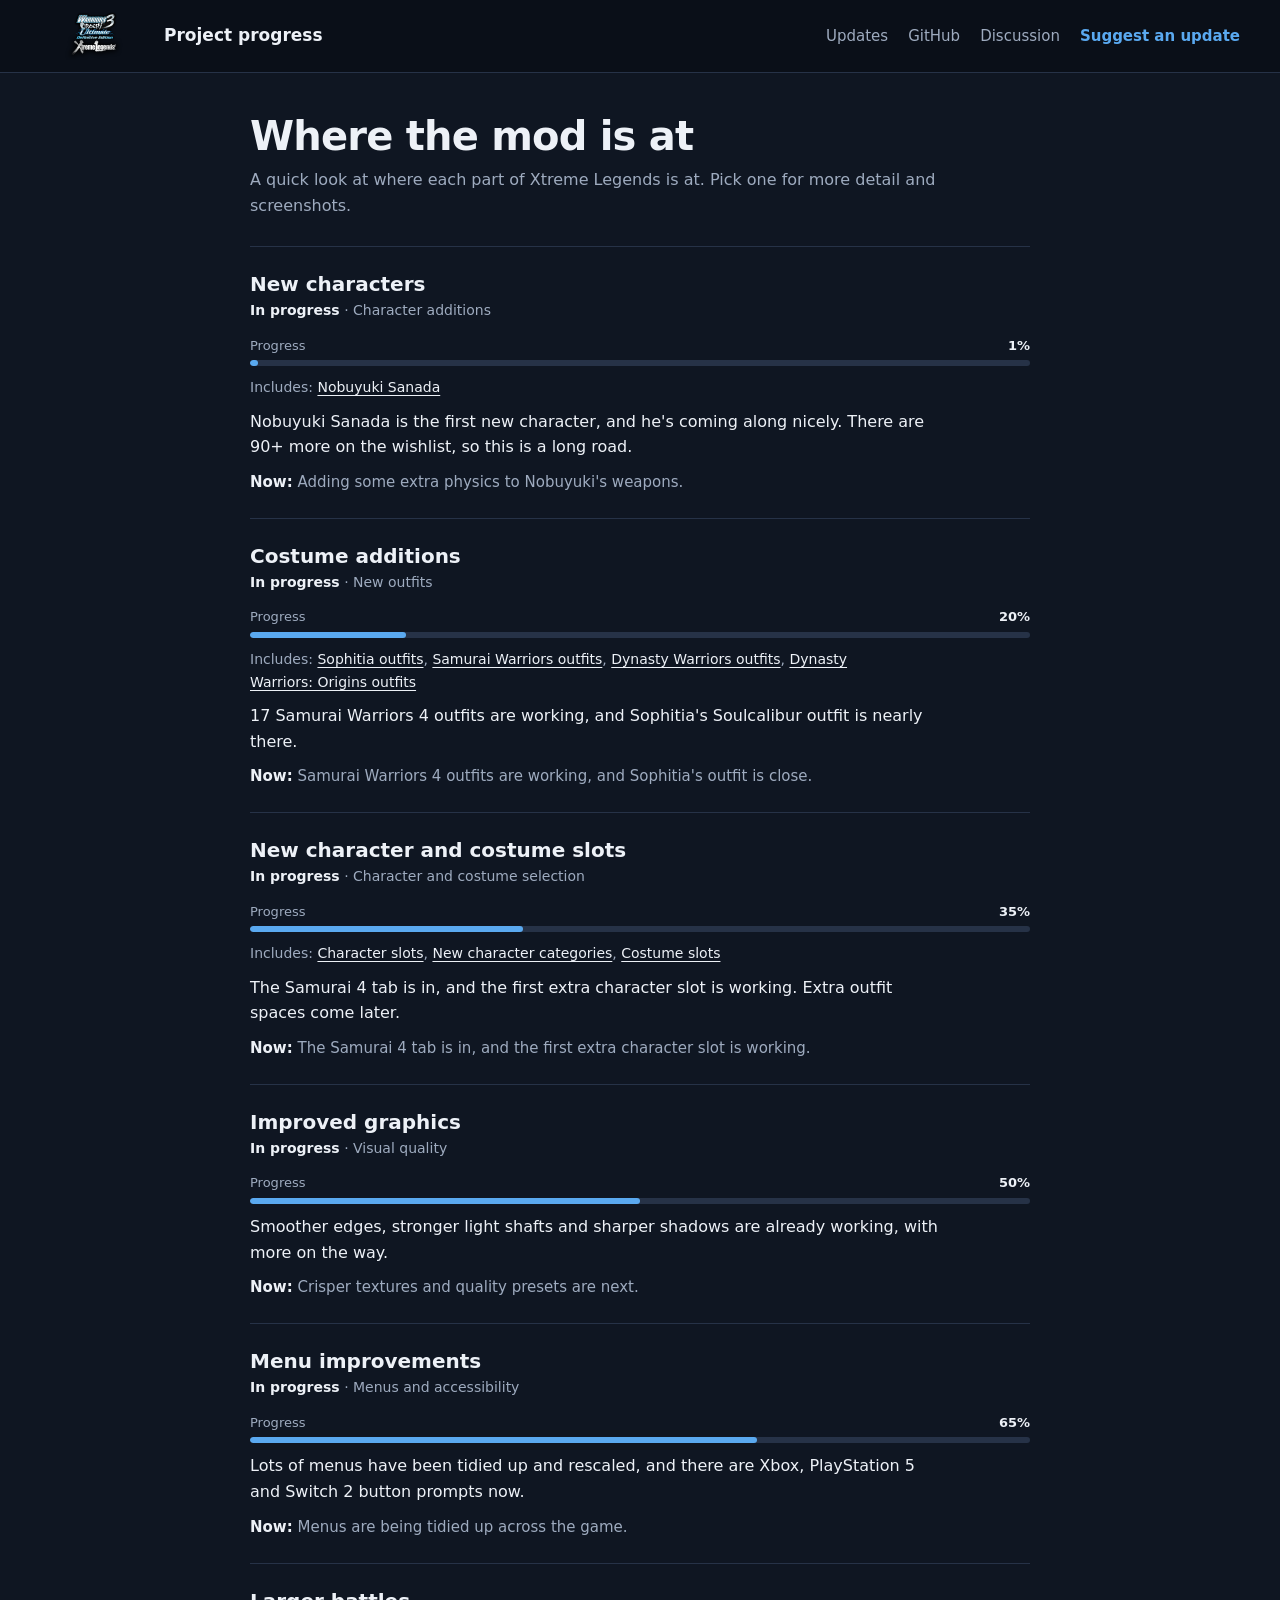
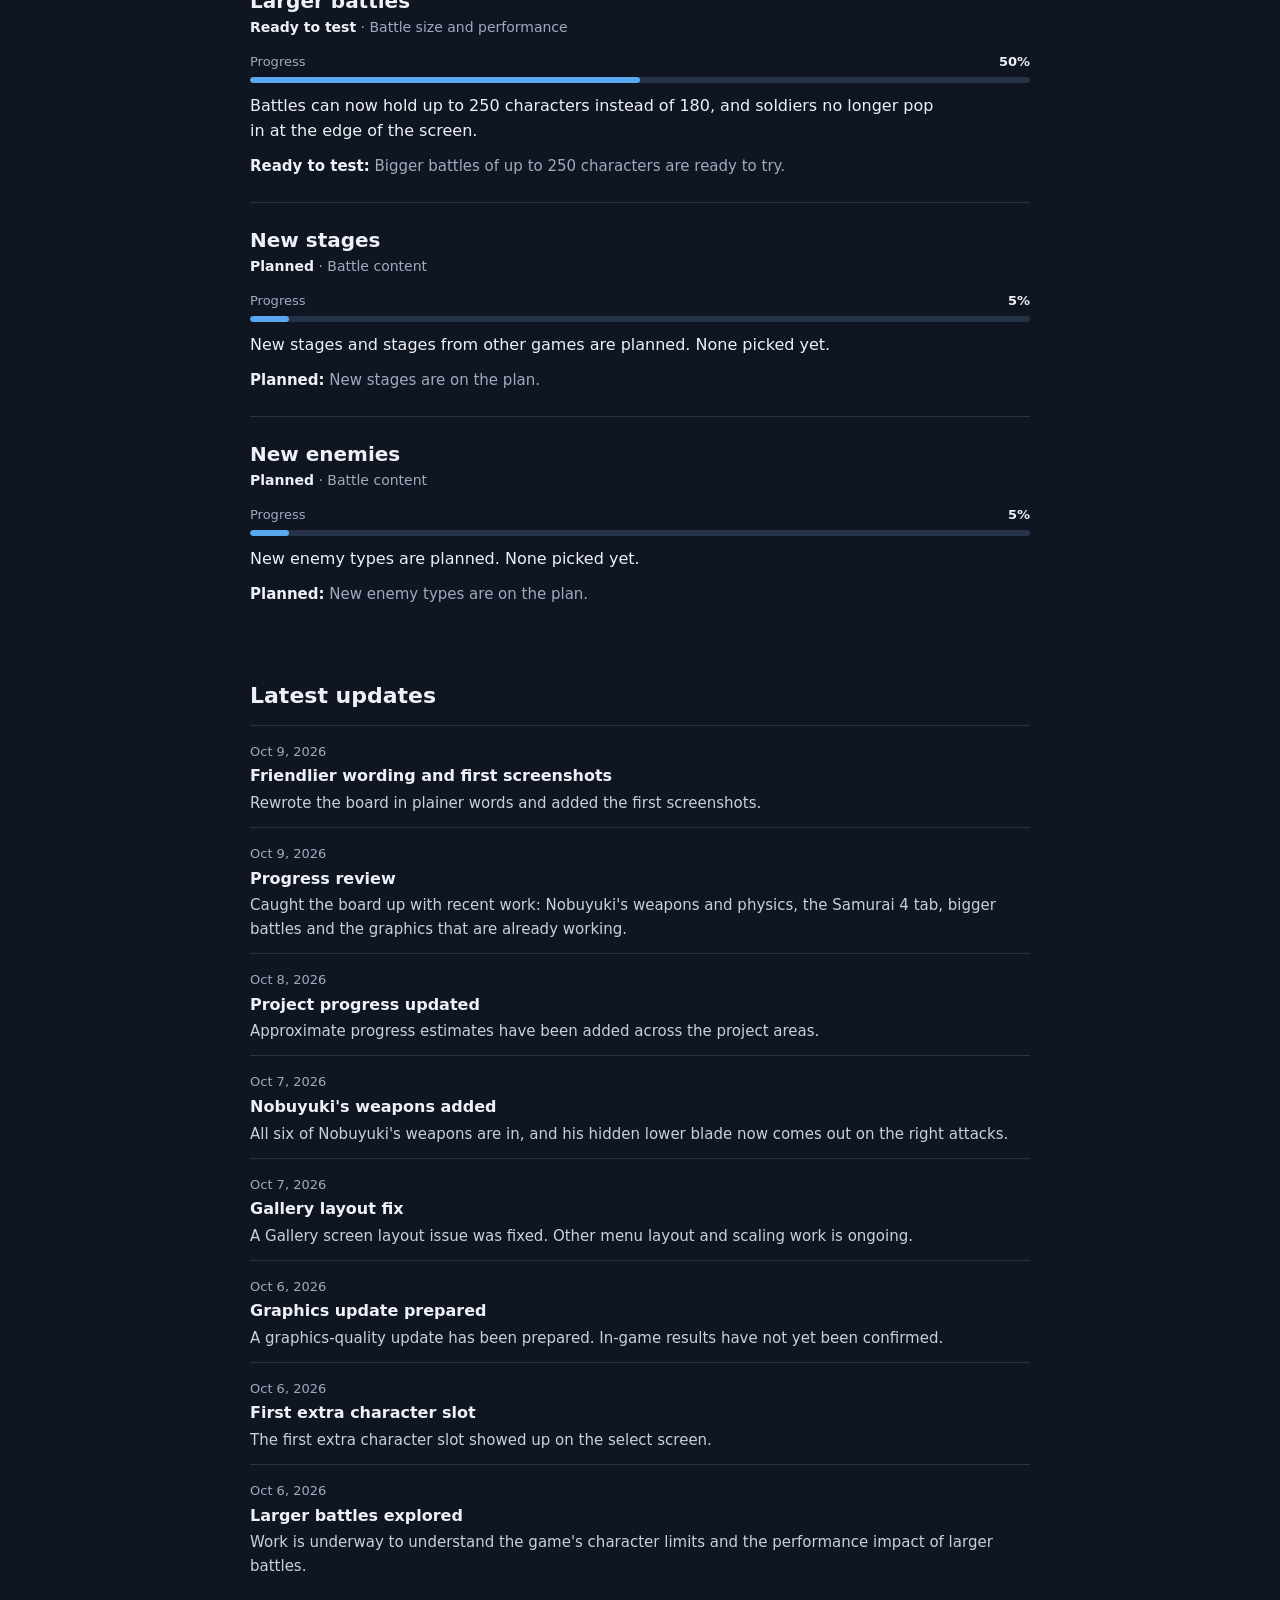
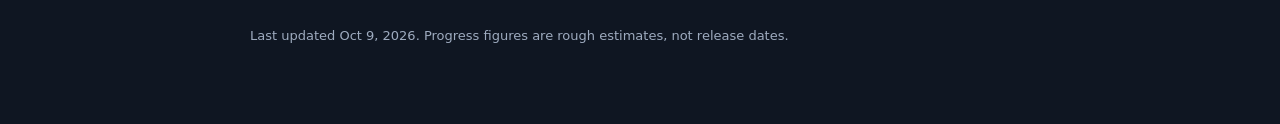
==== site/index.html @ a7b1b2b1 "Simpler tracker layout" ====
<!doctype html>
<html lang="en">
<head>
  <meta charset="utf-8">
  <meta name="viewport" content="width=device-width, initial-scale=1">
  <meta name="theme-color" content="#091427">
  <meta name="description" content="Follow progress on the Warriors Orochi 3 Ultimate Xtreme Legends mod.">
  <title>WO3U Xtreme Legends — Project progress</title>
  <link rel="stylesheet" href="map.css">
</head>
<body>
  <header class="masthead">
    <a class="masthead-brand" href="index.html">
      <img src="assets/wo3u-xl-logo.png" alt="Warriors Orochi 3 Ultimate Xtreme Legends">
      <span class="masthead-title">Project progress</span>
    </a>
    <nav class="masthead-nav" aria-label="Site">
      <a href="#updates">Updates</a>
      <a href="https://github.com/ashimpure/WO3UDEXL">GitHub</a>
      <a href="https://discord.com/channels/606031682708963328/1555967493070393426">Discussion</a>
      <a class="suggest" href="https://github.com/ashimpure/WO3UDEXL/issues/new?template=tracker-update.yml">Suggest an update</a>
    </nav>
  </header>

  <main class="page">
    <section class="map-head" aria-labelledby="title">
      <div>
        <h1 id="title">Where the mod is at</h1>
        <p>A quick look at where each part of Xtreme Legends is at. Pick one for more detail and screenshots.</p>
      </div>
      </section>

    <ol id="lines" class="lines" aria-live="polite"></ol>

    <section id="updates" class="notes" aria-labelledby="updates-title">
      <h2 id="updates-title">Latest updates</h2>
      <ol id="timeline"></ol>
    </section>

    <p class="fine" id="as-of">Progress figures are rough estimates, not release dates.</p>
  </main>

  <script src="map.js"></script>
  <script>
    const lines = document.querySelector("#lines");

    function renderLine(stream, index) {
      const color = lineColor(index);
      const row = el("li", "line");
      row.style.setProperty("--c", color);

      const name = el("div", "line-name");
            const text = el("div");
      const h2 = el("h2");
      const link = el("a", "", stream.title);
      link.href = `project.html?id=${encodeURIComponent(stream.id)}`;
      h2.append(link);
      const meta = el("p", "line-meta");
      meta.append(el("span", "status", STATE_LABELS[stream.state]), document.createTextNode(` · ${stream.area}`));
      text.append(h2, meta);
      name.append(text);

      const body = el("div", "line-body");
      body.append(makeStrip(stream, color, stream.substreams || []), el("p", "", stream.summary), makeNow(stream, "now"));
      row.append(name, body);
      return row;
    }

    loadTracker()
      .then((data) => {
        data.streams.forEach((stream, i) => lines.append(renderLine(stream, i)));
        const timeline = document.querySelector("#timeline");
        [...data.updates].sort((a, b) => b.date.localeCompare(a.date)).forEach((update) => {
          const li = el("li");
          const time = el("time", "", formatDate(update.date));
          time.dateTime = update.date;
          const detail = el("div");
          detail.append(el("strong", "", update.title), el("p", "", update.detail));
          li.append(time, detail);
          timeline.append(li);
        });
        document.querySelector("#as-of").textContent =
          `Last updated ${formatDate(data.asOf)}. Progress figures are rough estimates, not release dates.`;
      })
      .catch((error) => lines.replaceChildren(el("li", "load-error", `The progress map could not be loaded. ${error.message}`)));
  </script>
</body>
</html>
---- site/map.css ----
:root {
  color-scheme: dark;
  --ground: #0f1622;
  --ground-deep: #0a0f18;
  --rule: #263247;
  --text: #edf1f7;
  --muted: #9eabbf;
  --accent: #5aa9f0;
  --focus: #f2b632;
}

* { box-sizing: border-box; }
body {
  min-width: 320px;
  margin: 0;
  background: var(--ground);
  color: var(--text);
  font: 16px/1.6 "Segoe UI", system-ui, -apple-system, sans-serif;
  font-variant-numeric: tabular-nums;
}
::selection { background: var(--accent); color: var(--ground-deep); }
a { color: inherit; text-underline-offset: 3px; }
a:focus-visible { outline: 3px solid var(--focus); outline-offset: 3px; border-radius: 3px; }

.masthead {
  display: flex;
  flex-wrap: wrap;
  align-items: center;
  justify-content: space-between;
  gap: 12px 24px;
  padding: 12px clamp(16px, 4vw, 40px);
  background: var(--ground-deep);
  border-bottom: 1px solid var(--rule);
}
.masthead-brand { display: flex; align-items: center; gap: 14px; text-decoration: none; }
.masthead-brand img { display: block; width: 110px; height: 48px; object-fit: contain; }
.masthead-title { font-size: 17px; font-weight: 600; }
.masthead-nav { display: flex; flex-wrap: wrap; align-items: center; gap: 6px 20px; font-size: 15px; }
.masthead-nav a { color: var(--muted); text-decoration: none; }
.masthead-nav a:hover { color: var(--text); text-decoration: underline; }
.masthead-nav .suggest { color: var(--accent); font-weight: 600; }

.page { width: min(100%, 860px); margin: 0 auto; padding: 40px clamp(16px, 4vw, 40px) 64px; }
h1 { margin: 0; font-size: clamp(28px, 4.5vw, 40px); font-weight: 700; letter-spacing: -.02em; line-height: 1.15; }
.map-head { margin-bottom: 28px; }
.map-head p { margin: 8px 0 0; color: var(--muted); }

.lines { margin: 0; padding: 0; list-style: none; }
.line { padding: 24px 0; border-top: 1px solid var(--rule); }
.line-name h2 { margin: 0; font-size: 20px; font-weight: 600; line-height: 1.3; }
.line-name h2 a { text-decoration: none; }
.line-name h2 a:hover { text-decoration: underline; }
.line-meta { margin: 2px 0 0; color: var(--muted); font-size: 14px; }
.status { color: var(--text); font-weight: 600; }
.line-body p { max-width: 68ch; margin: 10px 0 0; }
.line-body .now, .detail-now { color: var(--muted); font-size: 15px; }
.now b, .detail-now b { color: var(--text); font-weight: 600; }

.bar-wrap { margin-top: 14px; }
.bar-head { display: flex; justify-content: space-between; color: var(--muted); font-size: 13px; }
.bar-head strong { color: var(--text); }
.bar { height: 6px; margin-top: 4px; overflow: hidden; border-radius: 3px; background: var(--rule); }
.bar span { display: block; height: 100%; border-radius: inherit; background: var(--accent); }
.steps { margin: 8px 0 0; color: var(--muted); font-size: 14px; }
.steps a { color: var(--text); }

.notes { margin-top: 48px; }
.notes h2 { margin: 0 0 12px; font-size: 22px; font-weight: 700; }
.notes ol { margin: 0; padding: 0; list-style: none; }
.notes li { padding: 12px 0; border-top: 1px solid var(--rule); }
.notes time { color: var(--muted); font-size: 13px; }
.notes strong { display: block; font-weight: 600; }
.notes p { margin: 2px 0 0; color: #c8d0dd; font-size: 15px; }
.fine { margin-top: 36px; color: var(--muted); font-size: 13px; }
.load-error { padding: 16px; border-radius: 6px; background: #3a1f27; color: #ffd4dc; }

.back { display: inline-block; margin-bottom: 20px; color: var(--muted); font-size: 14px; text-decoration: none; }
.back:hover { color: var(--text); text-decoration: underline; }
.detail-head .line-meta { font-size: 15px; }
.detail-strip { margin-top: 18px; }
.detail-text { max-width: 68ch; margin: 24px 0 0; font-size: 17px; }
.detail-now { margin: 10px 0 0; }
.section { margin-top: 44px; }
.section h2 { margin: 0 0 12px; font-size: 22px; font-weight: 700; }
.section > p { margin: -4px 0 12px; color: var(--muted); font-size: 15px; }
.stations { margin: 0; padding: 0; list-style: none; }
.stations li { padding: 12px 0; border-top: 1px solid var(--rule); }
.stations a { font-weight: 600; }
.stations .pct { color: var(--muted); font-size: 14px; }
.stations p { margin: 2px 0 0; color: #c8d0dd; font-size: 15px; }
.gallery { display: grid; grid-template-columns: repeat(auto-fill, minmax(min(100%, 340px), 1fr)); gap: 16px; }
figure { margin: 0; }
figure img { display: block; width: 100%; height: auto; border-radius: 6px; }
figcaption { margin-top: 6px; color: var(--muted); font-size: 14px; }
details { border-top: 1px solid var(--rule); }
summary { padding: 12px 0; cursor: pointer; font-weight: 600; }
summary span { color: var(--muted); font-weight: 400; font-size: 14px; }
.names { display: flex; flex-wrap: wrap; gap: 4px 16px; margin: 0; padding: 0 0 14px; list-style: none; color: #c8d0dd; font-size: 15px; }
.empty { padding: 32px 0; color: var(--muted); }
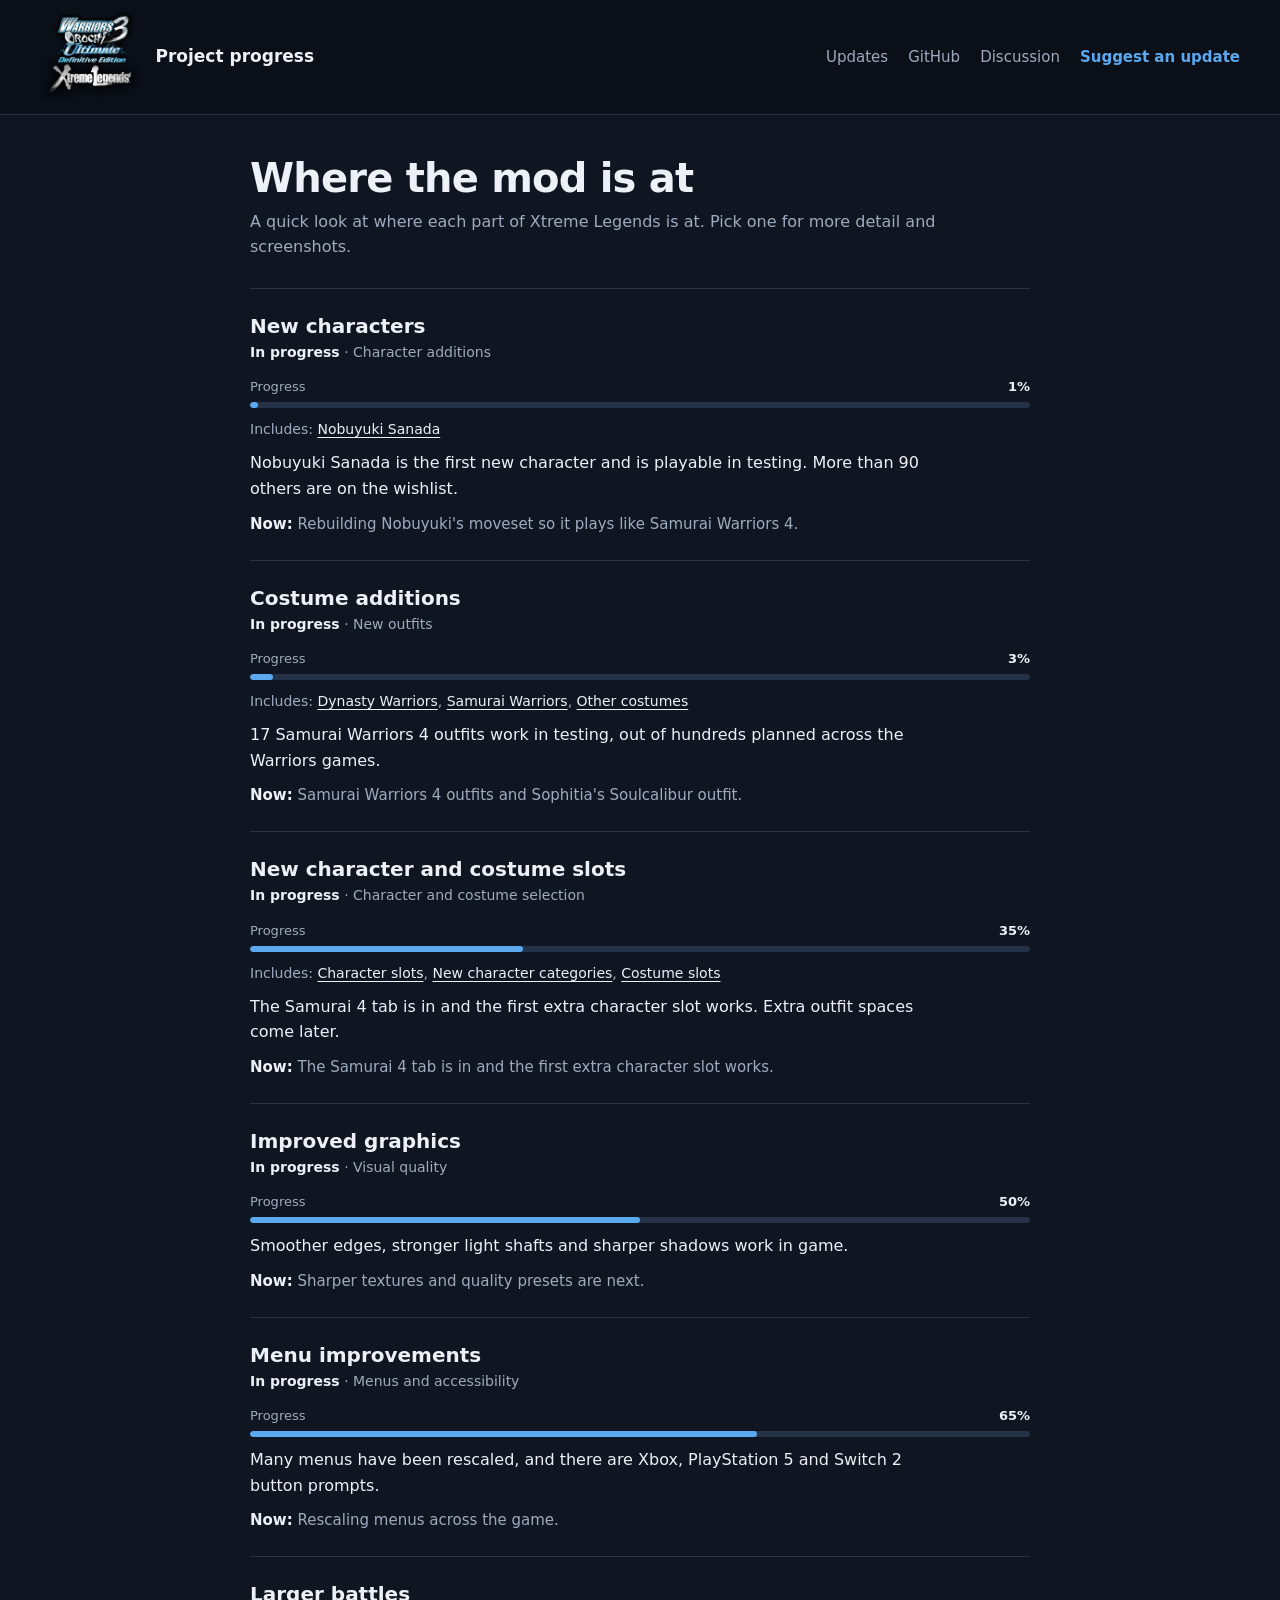
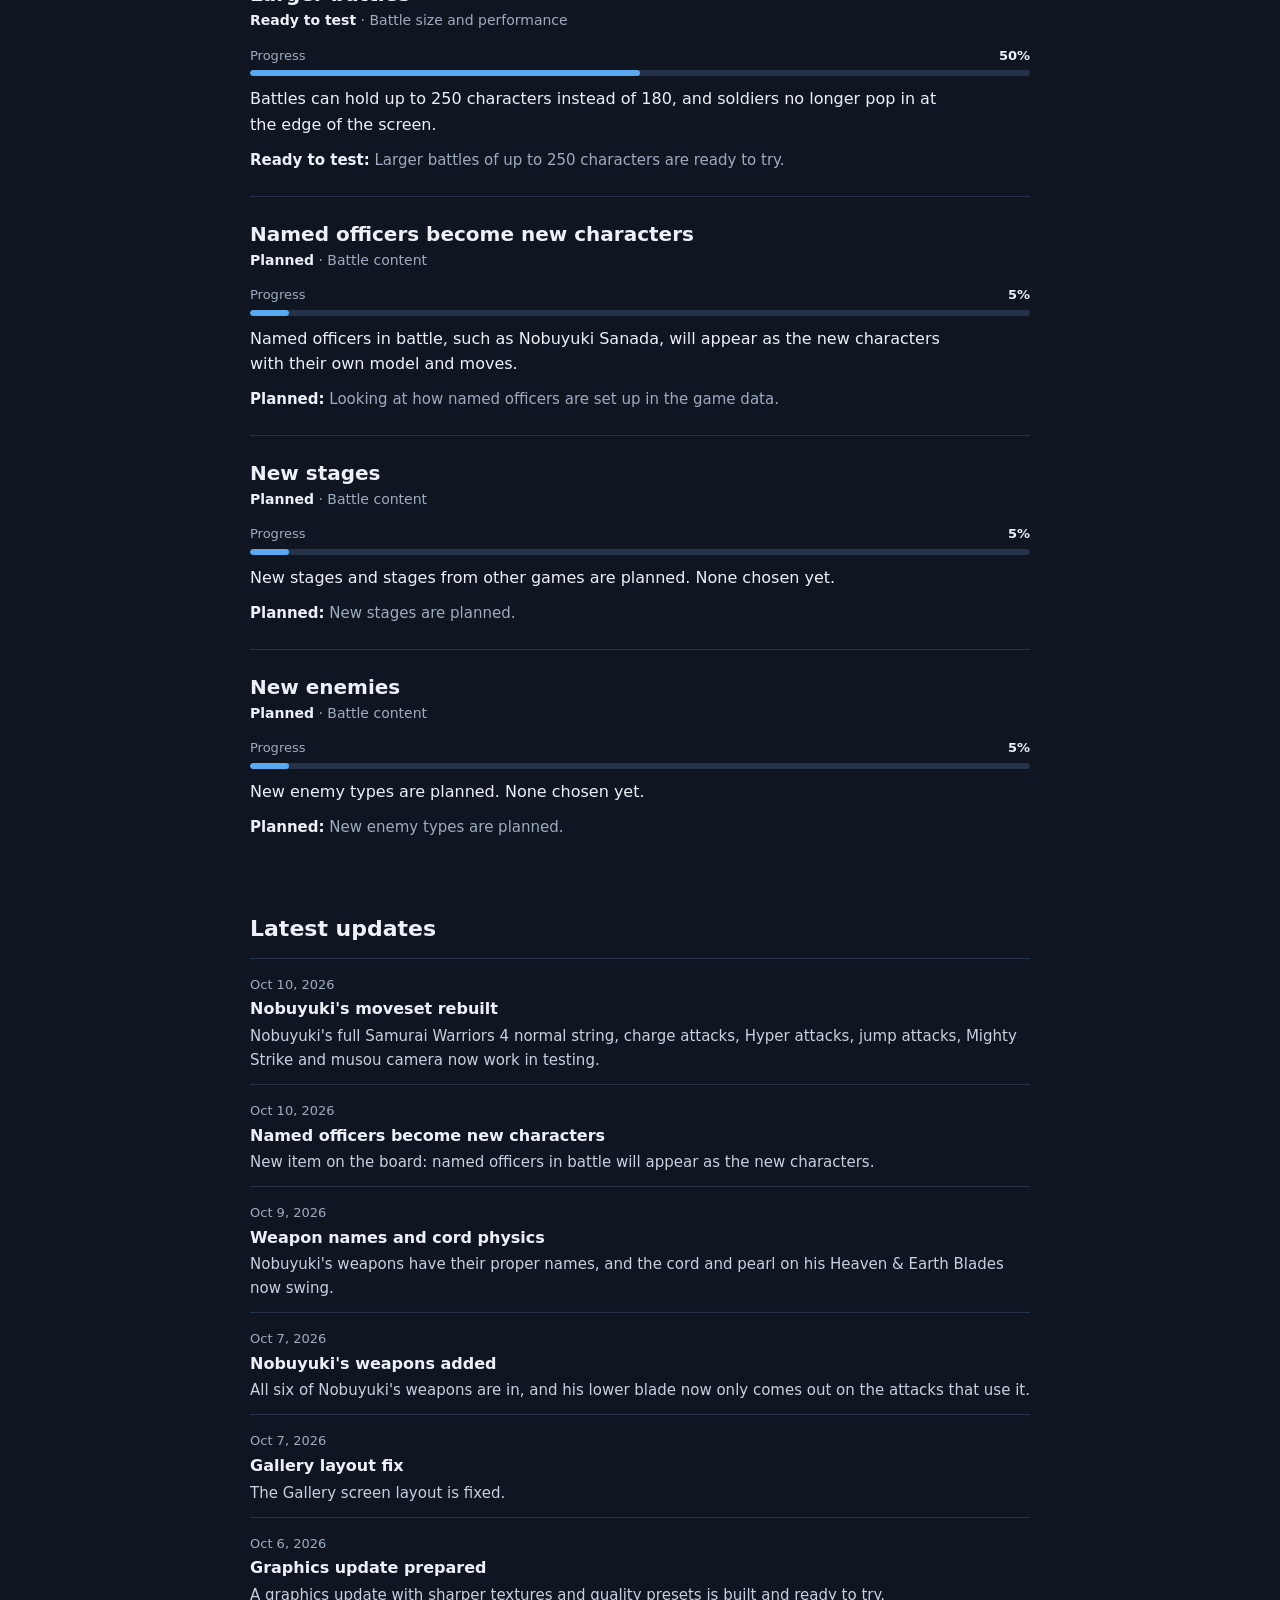
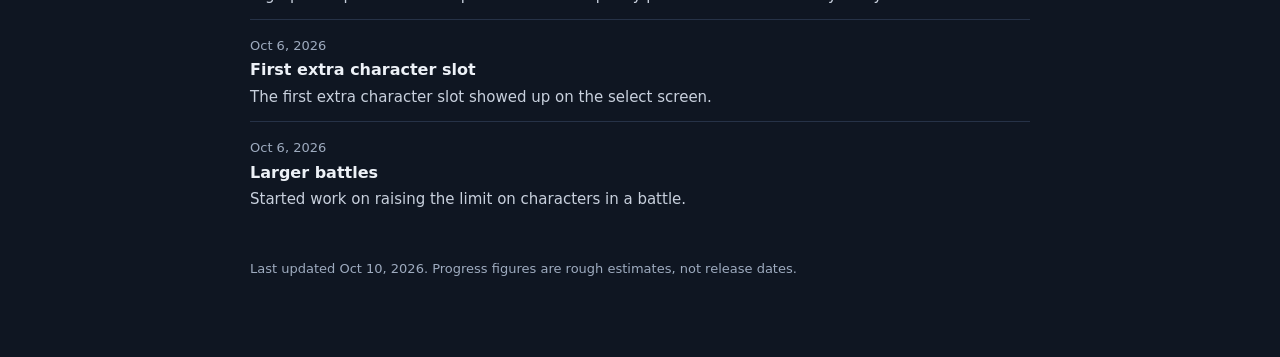
==== commit 1d190c88: "Regroup costumes, owner screenshot editing, bigger logo" ====
--- a/site/index.html
+++ b/site/index.html
@@ -6,12 +6,12 @@
   <meta name="theme-color" content="#091427">
   <meta name="description" content="Follow progress on the Warriors Orochi 3 Ultimate Xtreme Legends mod.">
   <title>WO3U Xtreme Legends — Project progress</title>
-  <link rel="stylesheet" href="map.css">
+  <link rel="stylesheet" href="map.css?v=2">
 </head>
 <body>
   <header class="masthead">
     <a class="masthead-brand" href="index.html">
-      <img src="assets/wo3u-xl-logo.png" alt="Warriors Orochi 3 Ultimate Xtreme Legends">
+      <img src="assets/wo3u-xl-logo-trim.png" alt="Warriors Orochi 3 Ultimate Xtreme Legends">
       <span class="masthead-title">Project progress</span>
     </a>
     <nav class="masthead-nav" aria-label="Site">
@@ -40,7 +40,7 @@
     <p class="fine" id="as-of">Progress figures are rough estimates, not release dates.</p>
   </main>
 
-  <script src="map.js"></script>
+  <script src="map.js?v=2"></script>
   <script>
     const lines = document.querySelector("#lines");
 
--- a/site/map.css
+++ b/site/map.css
@@ -33,7 +33,7 @@
   border-bottom: 1px solid var(--rule);
 }
 .masthead-brand { display: flex; align-items: center; gap: 14px; text-decoration: none; }
-.masthead-brand img { display: block; width: 110px; height: 48px; object-fit: contain; }
+.masthead-brand img { display: block; width: auto; height: clamp(64px, 7vw, 92px); }
 .masthead-title { font-size: 17px; font-weight: 600; }
 .masthead-nav { display: flex; flex-wrap: wrap; align-items: center; gap: 6px 20px; font-size: 15px; }
 .masthead-nav a { color: var(--muted); text-decoration: none; }
@@ -97,3 +97,18 @@
 summary span { color: var(--muted); font-weight: 400; font-size: 14px; }
 .names { display: flex; flex-wrap: wrap; gap: 4px 16px; margin: 0; padding: 0 0 14px; list-style: none; color: #c8d0dd; font-size: 15px; }
 .empty { padding: 32px 0; color: var(--muted); }
+
+/* Owner edit mode */
+.edit-panel { padding-top: 24px; border-top: 1px solid var(--rule); }
+.edit-help, .edit-status { color: var(--muted); font-size: 15px; }
+.edit-status:empty { display: none; }
+.edit-drop { position: relative; display: grid; min-height: 120px; place-items: center; padding: 16px; border: 2px dashed var(--rule); border-radius: 8px; color: var(--muted); text-align: center; cursor: pointer; }
+.edit-drop.over, .edit-drop.has-files { border-color: var(--accent); color: var(--text); }
+.edit-file { position: absolute; inset: 0; opacity: 0; cursor: pointer; }
+.edit-row { display: flex; gap: 8px; margin-top: 10px; }
+.edit-input { flex: 1; min-width: 0; padding: 9px 12px; border: 1px solid var(--rule); border-radius: 6px; background: var(--ground-deep); color: var(--text); font: inherit; }
+.edit-button { padding: 9px 16px; border: 0; border-radius: 6px; background: var(--accent); color: var(--ground-deep); font: inherit; font-weight: 600; cursor: pointer; }
+.edit-button:disabled { opacity: .45; cursor: default; }
+.edit-remove, .edit-link { margin-top: 6px; padding: 0; border: 0; background: none; color: var(--muted); font: inherit; font-size: 14px; text-decoration: underline; cursor: pointer; }
+.edit-remove:hover, .edit-link:hover { color: var(--text); }
+.edit-link { display: block; margin-top: 18px; }
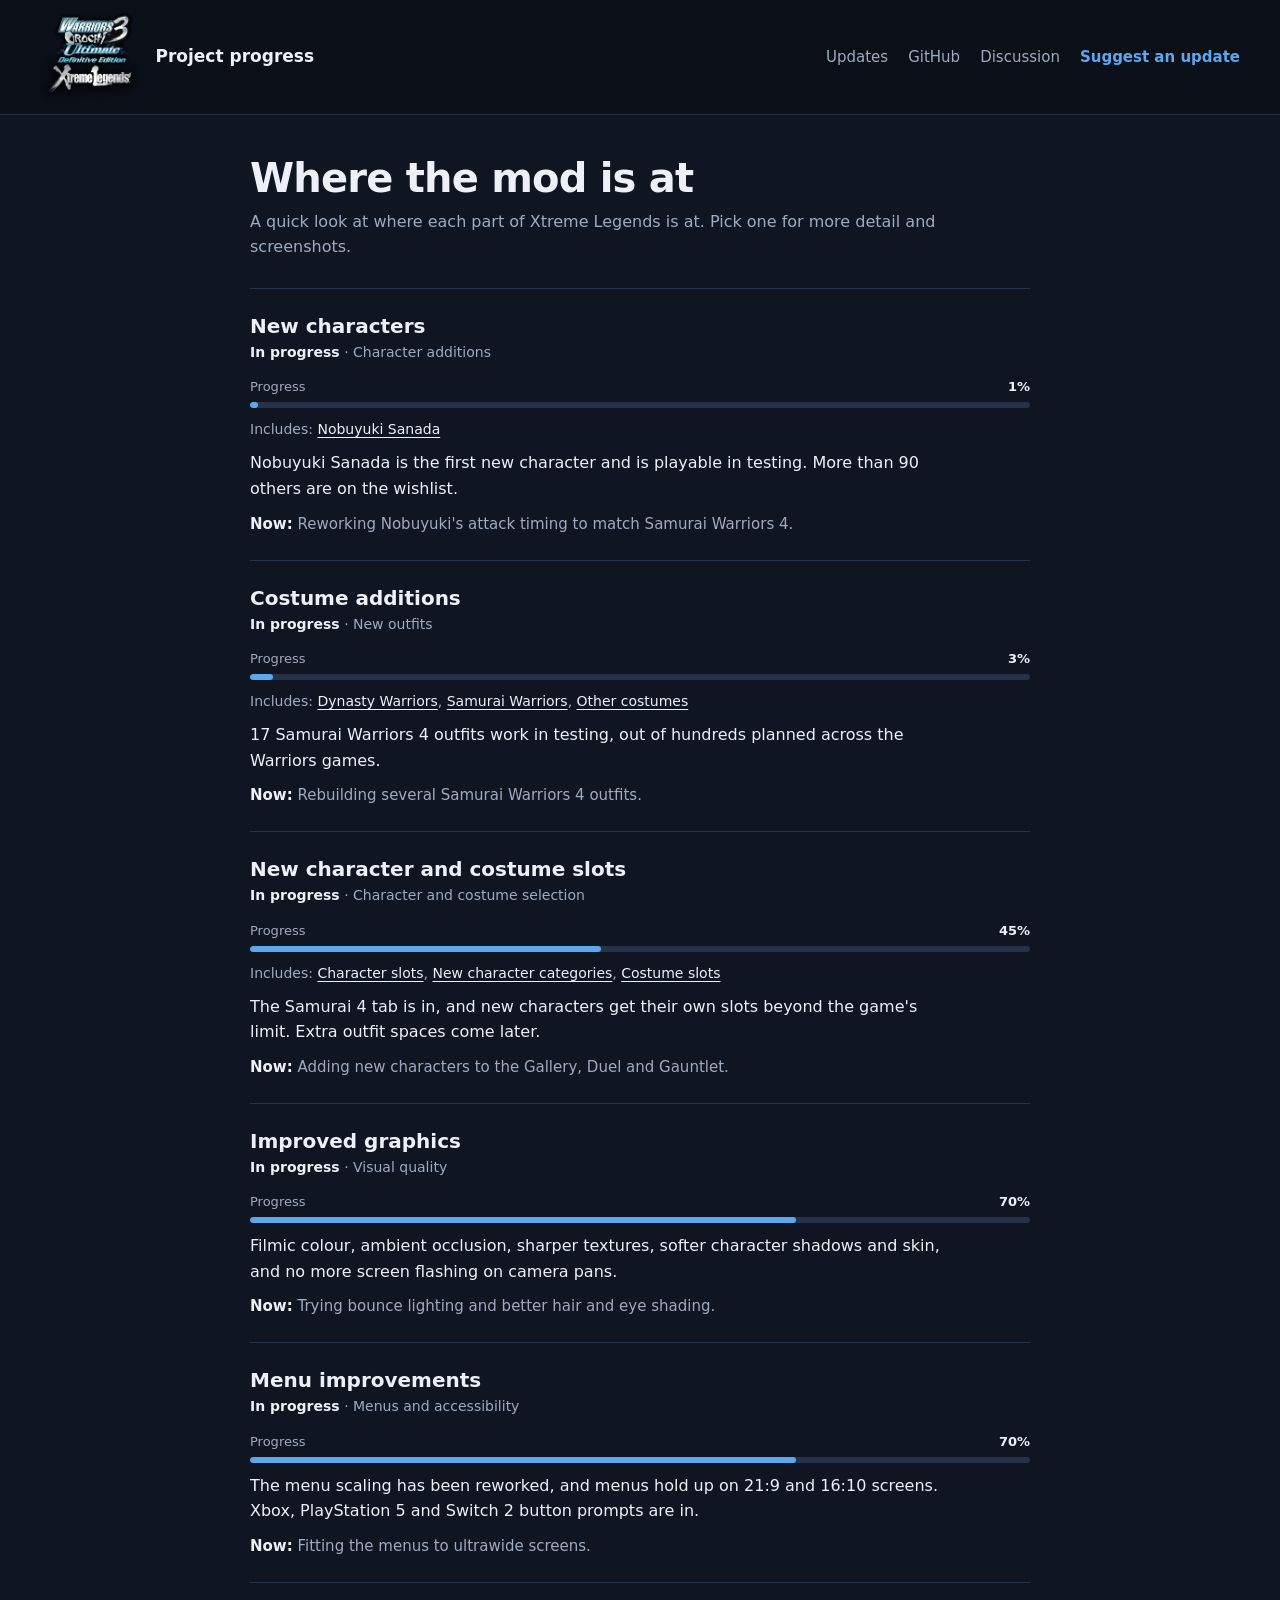
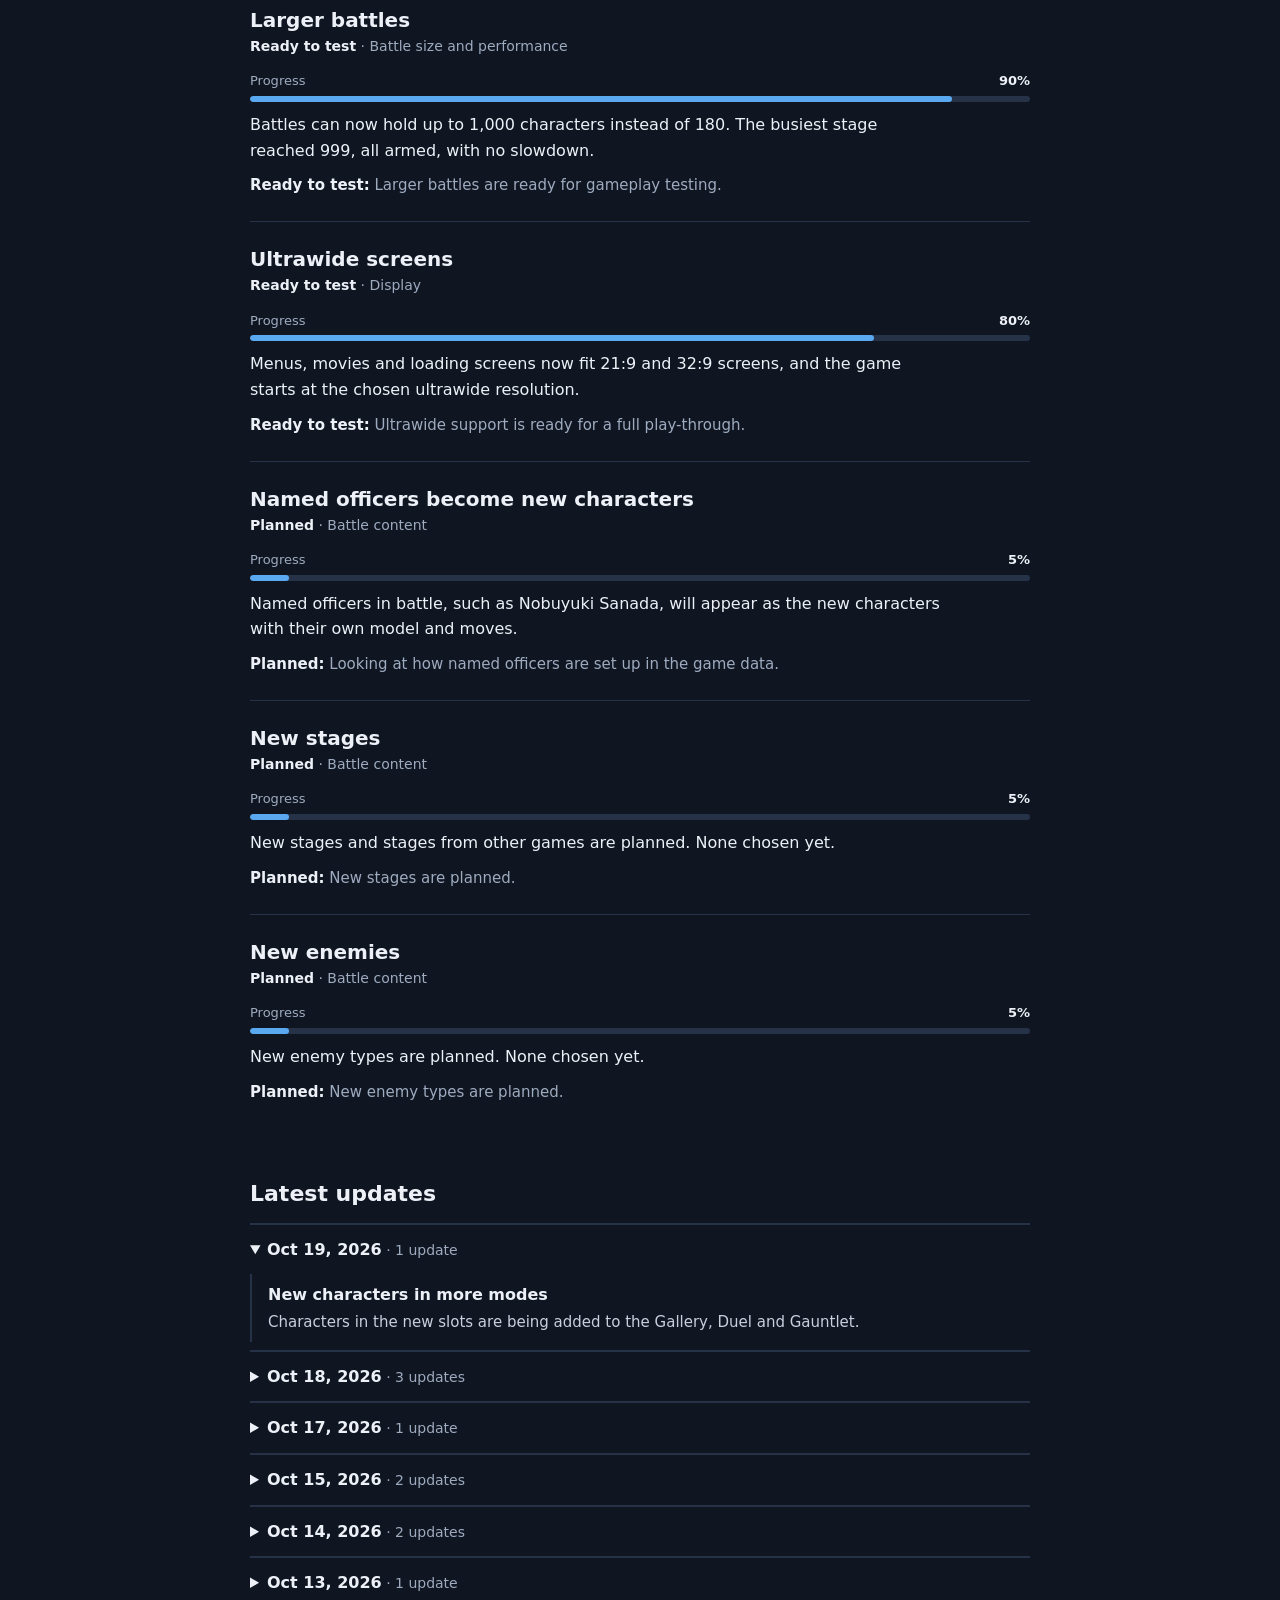
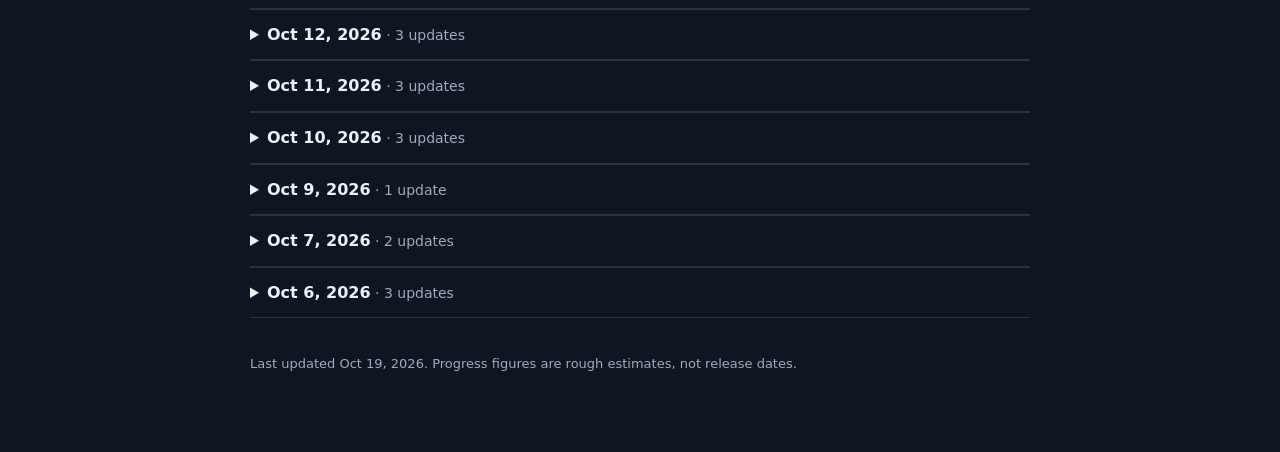
==== commit b6161f44: "Updates grouped by day; progress for 18-19 Oct" ====
--- a/site/index.html
+++ b/site/index.html
@@ -6,7 +6,7 @@
   <meta name="theme-color" content="#091427">
   <meta name="description" content="Follow progress on the Warriors Orochi 3 Ultimate Xtreme Legends mod.">
   <title>WO3U Xtreme Legends — Project progress</title>
-  <link rel="stylesheet" href="map.css?v=2">
+  <link rel="stylesheet" href="map.css?v=3">
 </head>
 <body>
   <header class="masthead">
@@ -69,15 +69,30 @@
     loadTracker()
       .then((data) => {
         data.streams.forEach((stream, i) => lines.append(renderLine(stream, i)));
+        // Updates grouped by day; each day is a collapsible section, newest open.
         const timeline = document.querySelector("#timeline");
+        const days = new Map();
         [...data.updates].sort((a, b) => b.date.localeCompare(a.date)).forEach((update) => {
-          const li = el("li");
-          const time = el("time", "", formatDate(update.date));
-          time.dateTime = update.date;
-          const detail = el("div");
-          detail.append(el("strong", "", update.title), el("p", "", update.detail));
-          li.append(time, detail);
-          timeline.append(li);
+          if (!days.has(update.date)) days.set(update.date, []);
+          days.get(update.date).push(update);
+        });
+        [...days.entries()].forEach(([date, items], i) => {
+          const day = el("li", "day");
+          const box = el("details");
+          box.open = i === 0;
+          const summary = el("summary");
+          const time = el("time", "", formatDate(date));
+          time.dateTime = date;
+          summary.append(time, el("span", "day-count", ` · ${items.length} ${items.length === 1 ? "update" : "updates"}`));
+          const list = el("ul", "day-items");
+          items.forEach((update) => {
+            const li = el("li");
+            li.append(el("strong", "", update.title), el("p", "", update.detail));
+            list.append(li);
+          });
+          box.append(summary, list);
+          day.append(box);
+          timeline.append(day);
         });
         document.querySelector("#as-of").textContent =
           `Last updated ${formatDate(data.asOf)}. Progress figures are rough estimates, not release dates.`;
--- a/site/map.css
+++ b/site/map.css
@@ -67,8 +67,13 @@
 .notes { margin-top: 48px; }
 .notes h2 { margin: 0 0 12px; font-size: 22px; font-weight: 700; }
 .notes ol { margin: 0; padding: 0; list-style: none; }
-.notes li { padding: 12px 0; border-top: 1px solid var(--rule); }
-.notes time { color: var(--muted); font-size: 13px; }
+.notes .day { border-top: 1px solid var(--rule); }
+.notes .day:last-child { border-bottom: 1px solid var(--rule); }
+.notes summary { padding: 12px 0; cursor: pointer; font-weight: 600; }
+.notes summary time { color: var(--text); font-size: 16px; }
+.notes .day-count { color: var(--muted); font-size: 14px; font-weight: 400; }
+.notes .day-items { margin: 0; padding: 0 0 8px; list-style: none; }
+.notes .day-items li { padding: 8px 0 8px 16px; border-left: 2px solid var(--rule); }
 .notes strong { display: block; font-weight: 600; }
 .notes p { margin: 2px 0 0; color: #c8d0dd; font-size: 15px; }
 .fine { margin-top: 36px; color: var(--muted); font-size: 13px; }
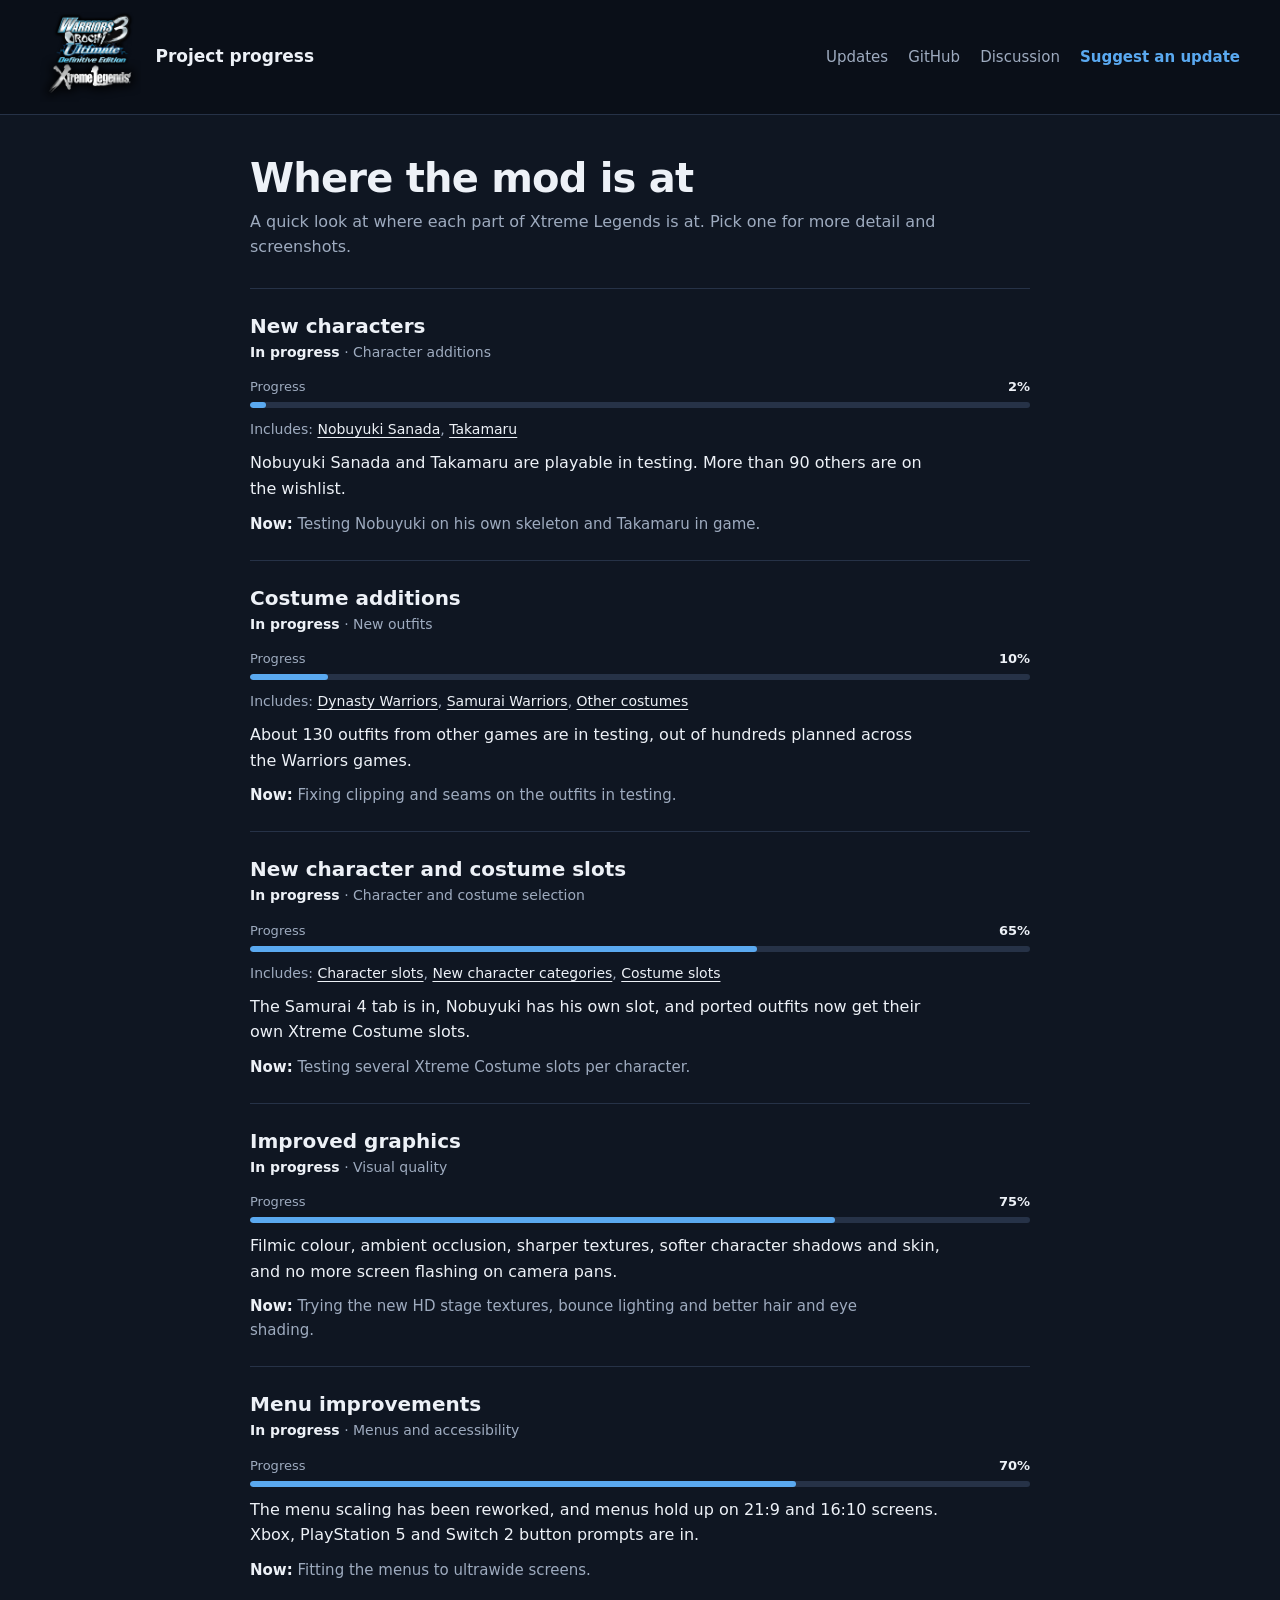
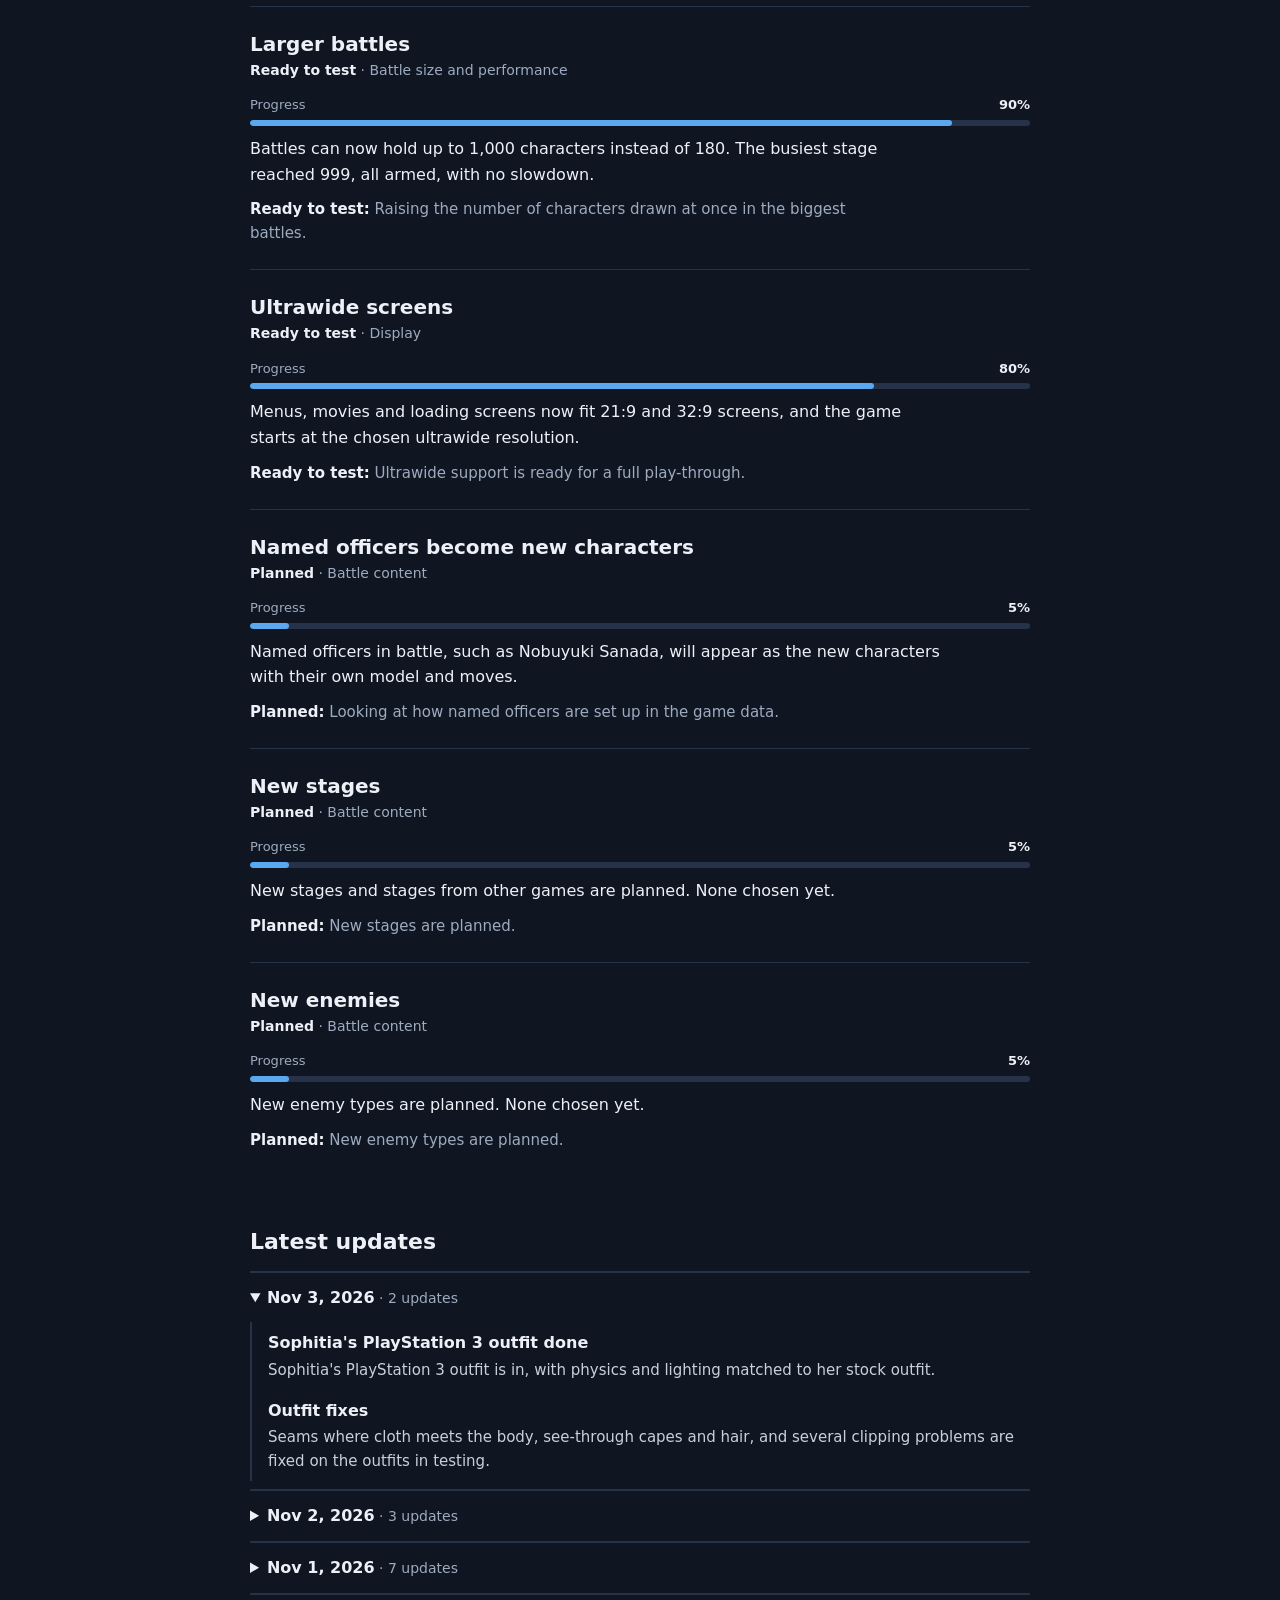
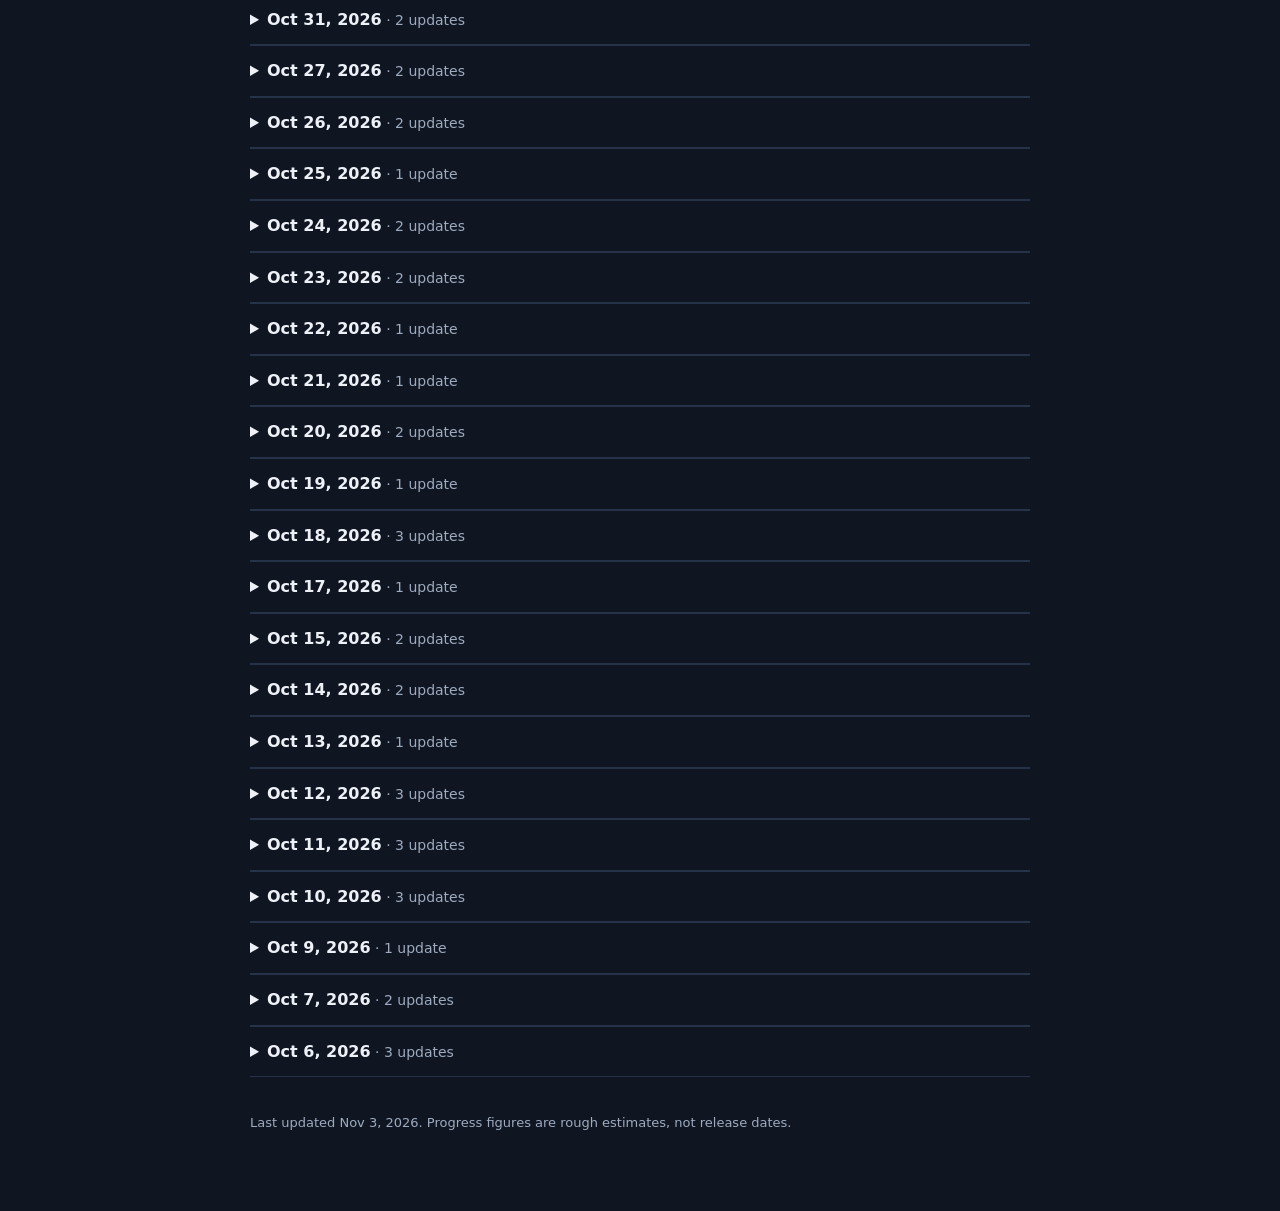
==== commit 865d0b0b: "Mark Sophitia PS3 and SW3 Z outfits complete" ====
--- a/site/index.html
+++ b/site/index.html
@@ -40,7 +40,7 @@
     <p class="fine" id="as-of">Progress figures are rough estimates, not release dates.</p>
   </main>
 
-  <script src="map.js?v=2"></script>
+  <script src="map.js?v=3"></script>
   <script>
     const lines = document.querySelector("#lines");
 
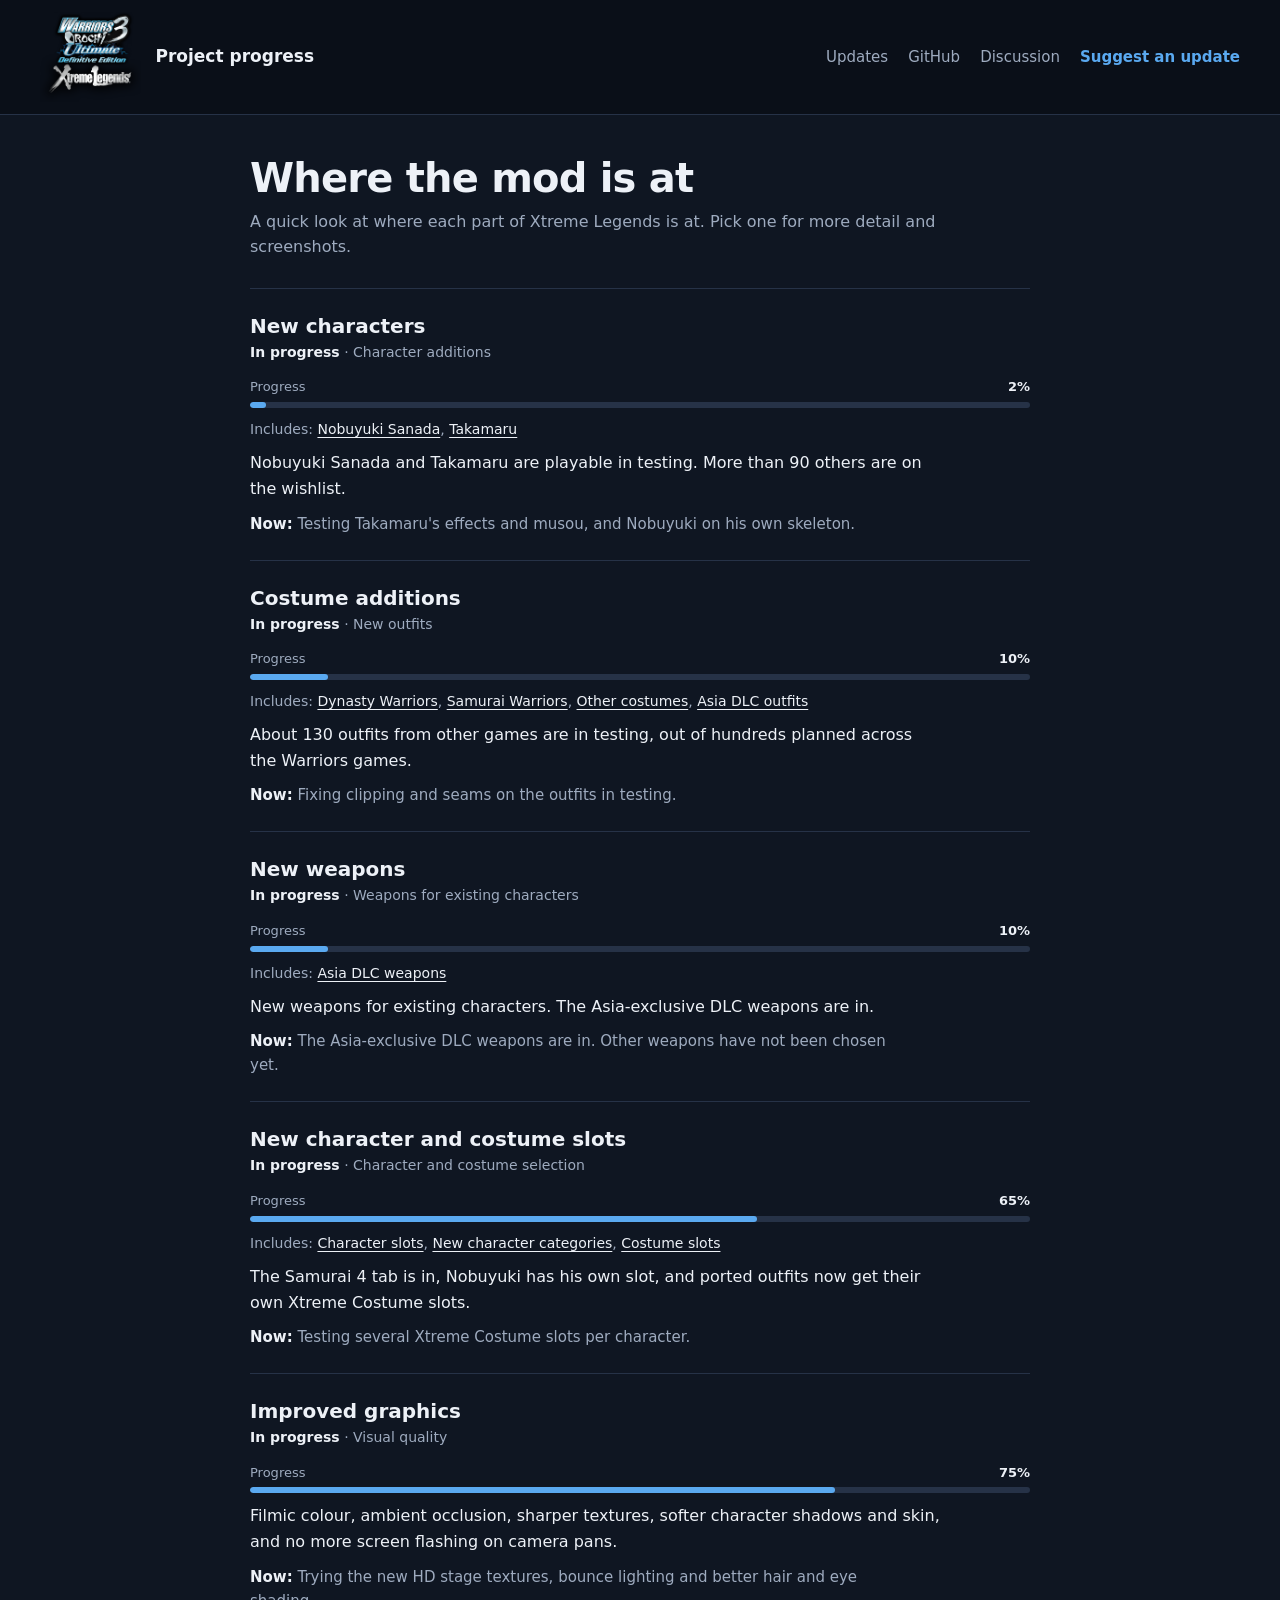
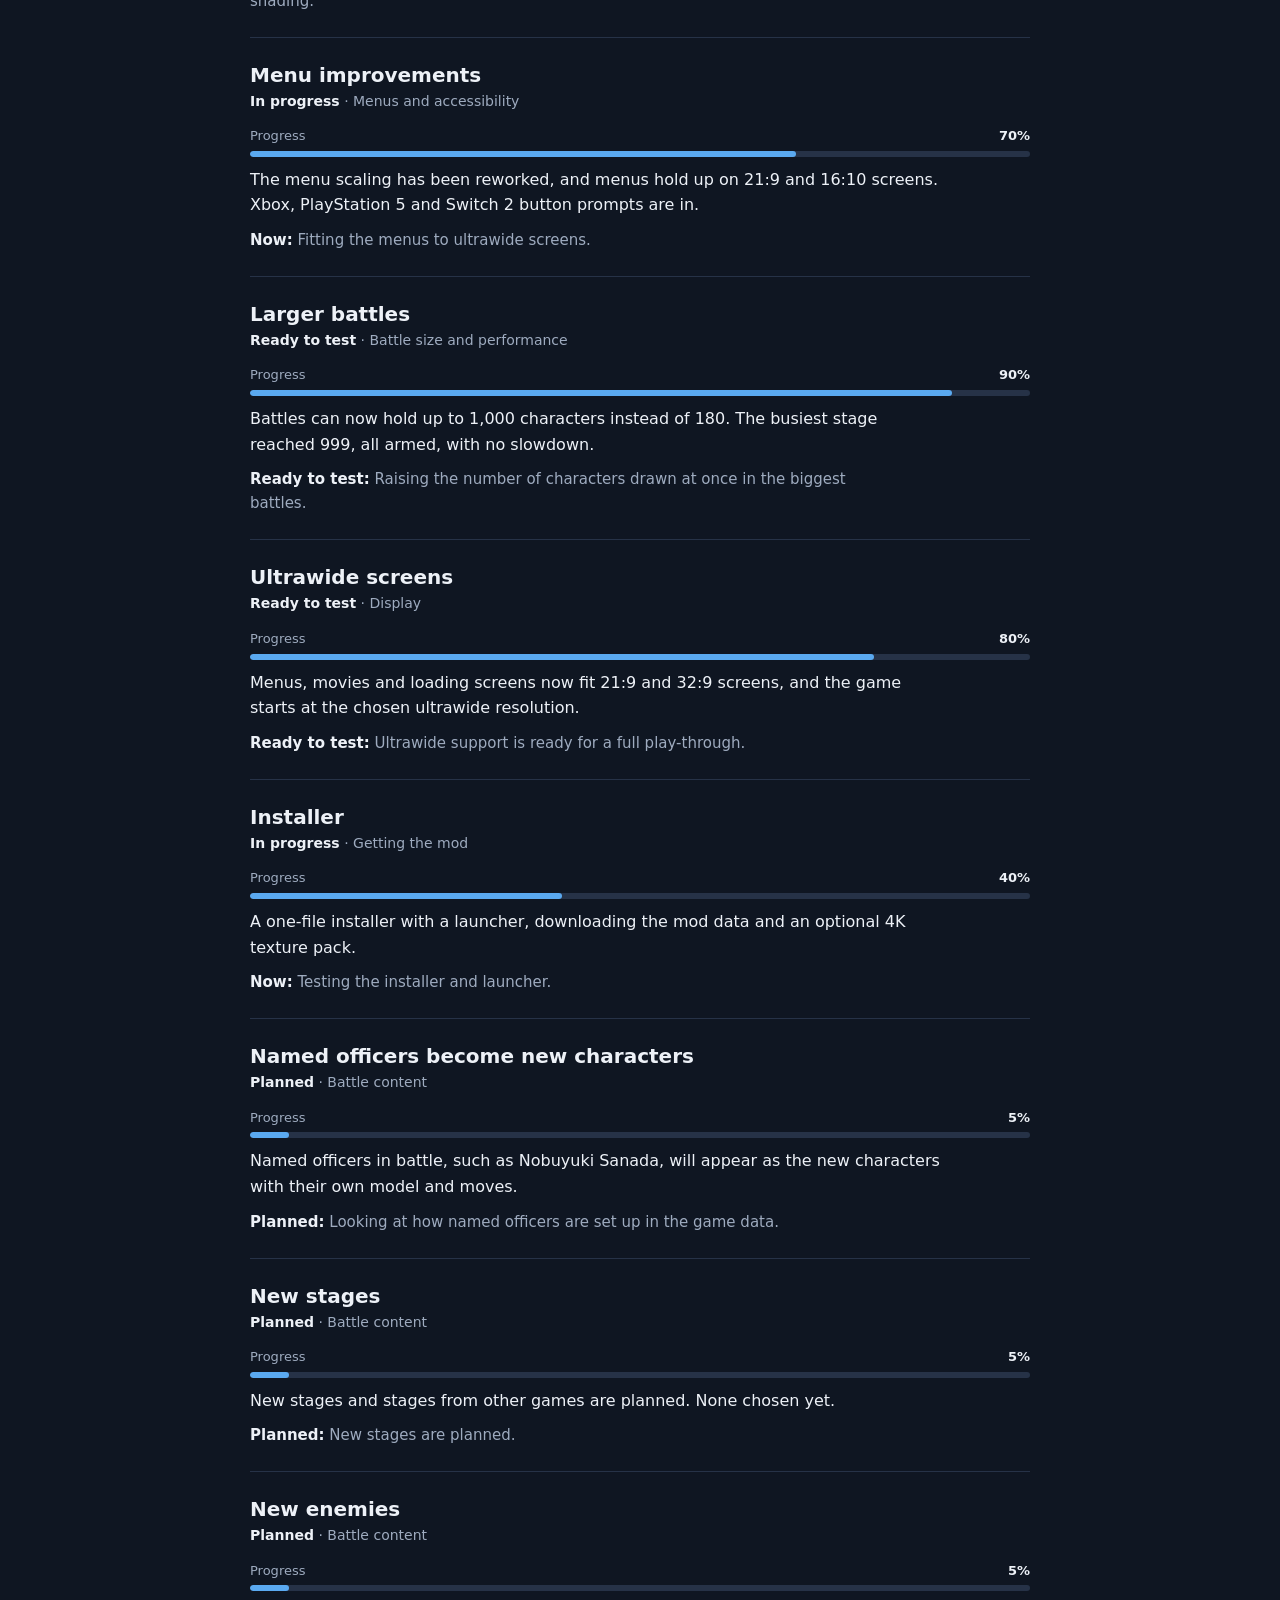
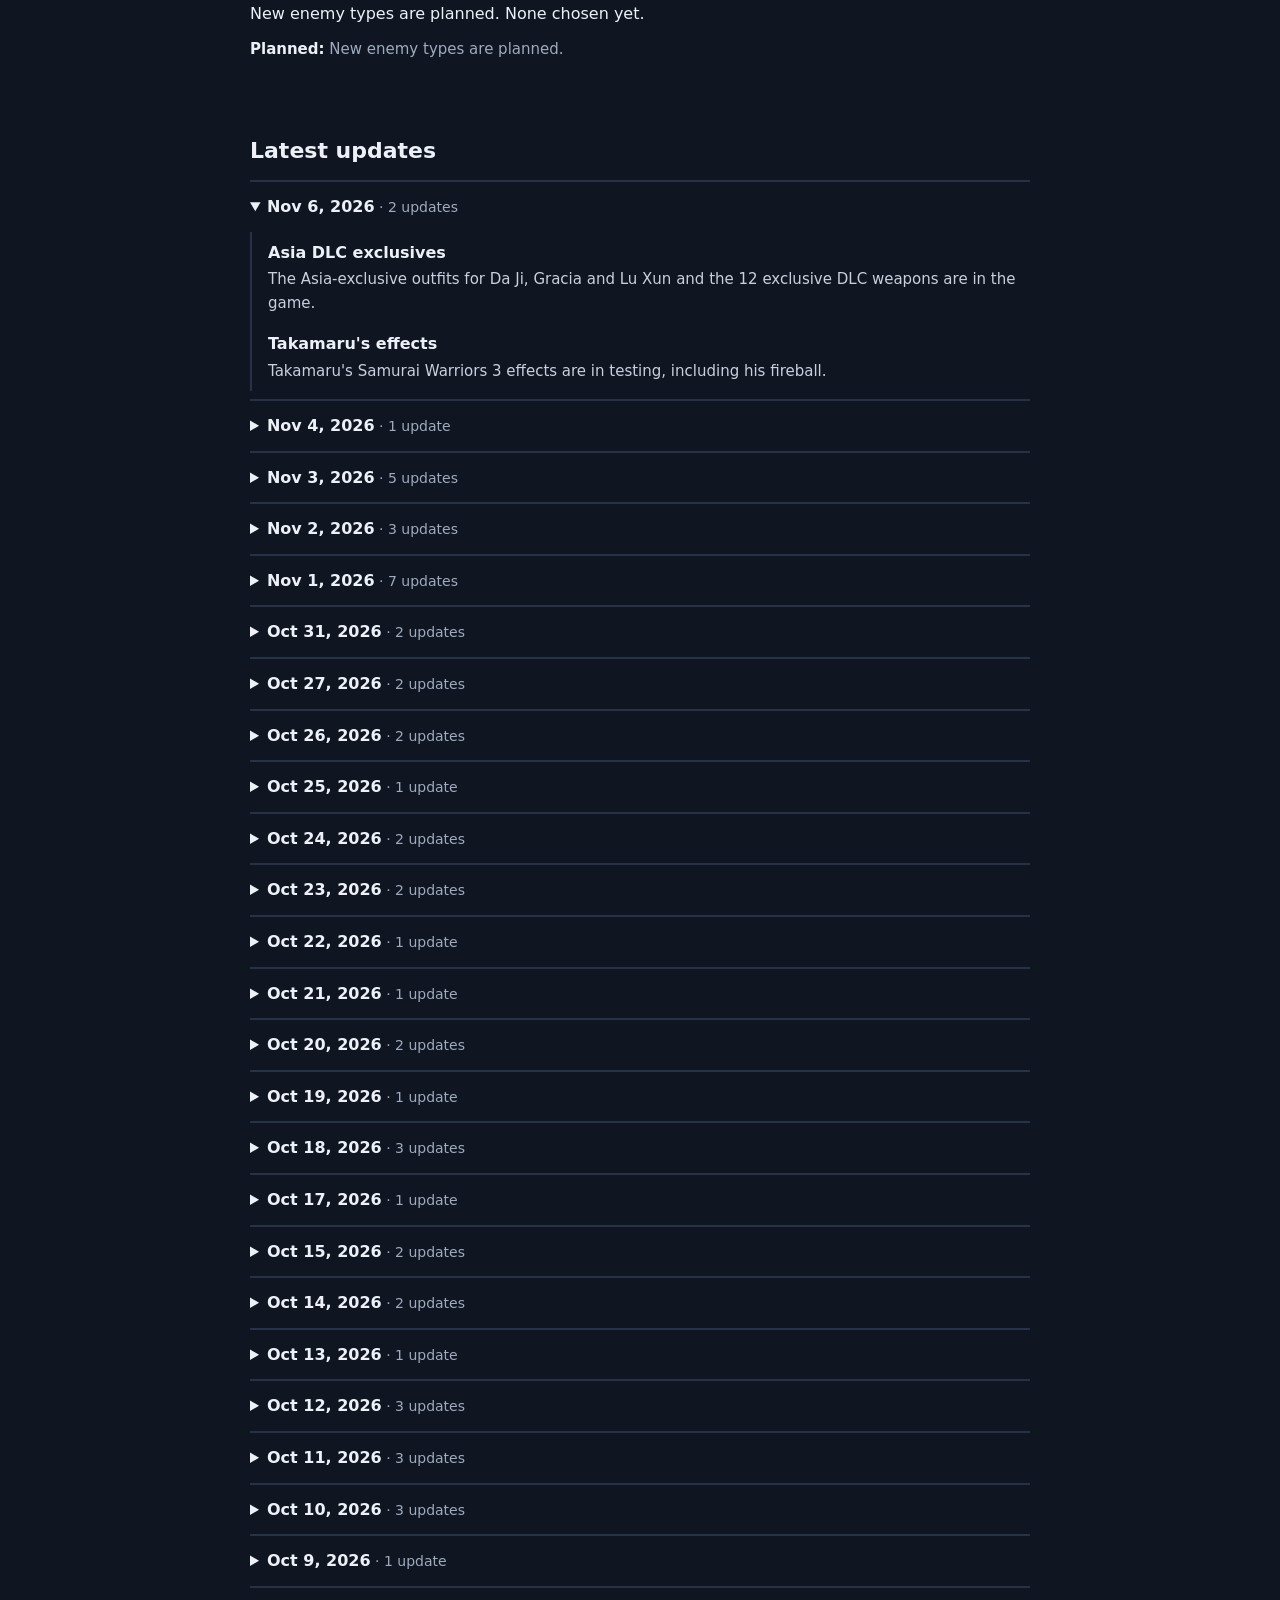
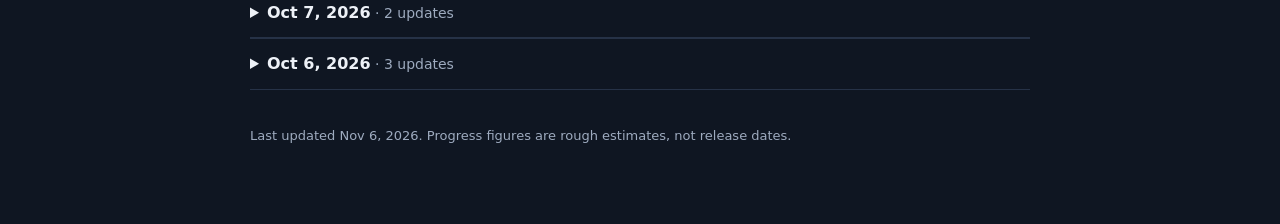
==== commit d52bb8c2: "Asia DLC weapons complete; green bar at 100%" ====
--- a/site/index.html
+++ b/site/index.html
@@ -6,7 +6,7 @@
   <meta name="theme-color" content="#091427">
   <meta name="description" content="Follow progress on the Warriors Orochi 3 Ultimate Xtreme Legends mod.">
   <title>WO3U Xtreme Legends — Project progress</title>
-  <link rel="stylesheet" href="map.css?v=3">
+  <link rel="stylesheet" href="map.css?v=4">
 </head>
 <body>
   <header class="masthead">
@@ -40,7 +40,7 @@
     <p class="fine" id="as-of">Progress figures are rough estimates, not release dates.</p>
   </main>
 
-  <script src="map.js?v=3"></script>
+  <script src="map.js?v=4"></script>
   <script>
     const lines = document.querySelector("#lines");
 
--- a/site/map.css
+++ b/site/map.css
@@ -61,6 +61,7 @@
 .bar-head strong { color: var(--text); }
 .bar { height: 6px; margin-top: 4px; overflow: hidden; border-radius: 3px; background: var(--rule); }
 .bar span { display: block; height: 100%; border-radius: inherit; background: var(--accent); }
+.bar span.full { background: #4cc38a; }
 .steps { margin: 8px 0 0; color: var(--muted); font-size: 14px; }
 .steps a { color: var(--text); }
 
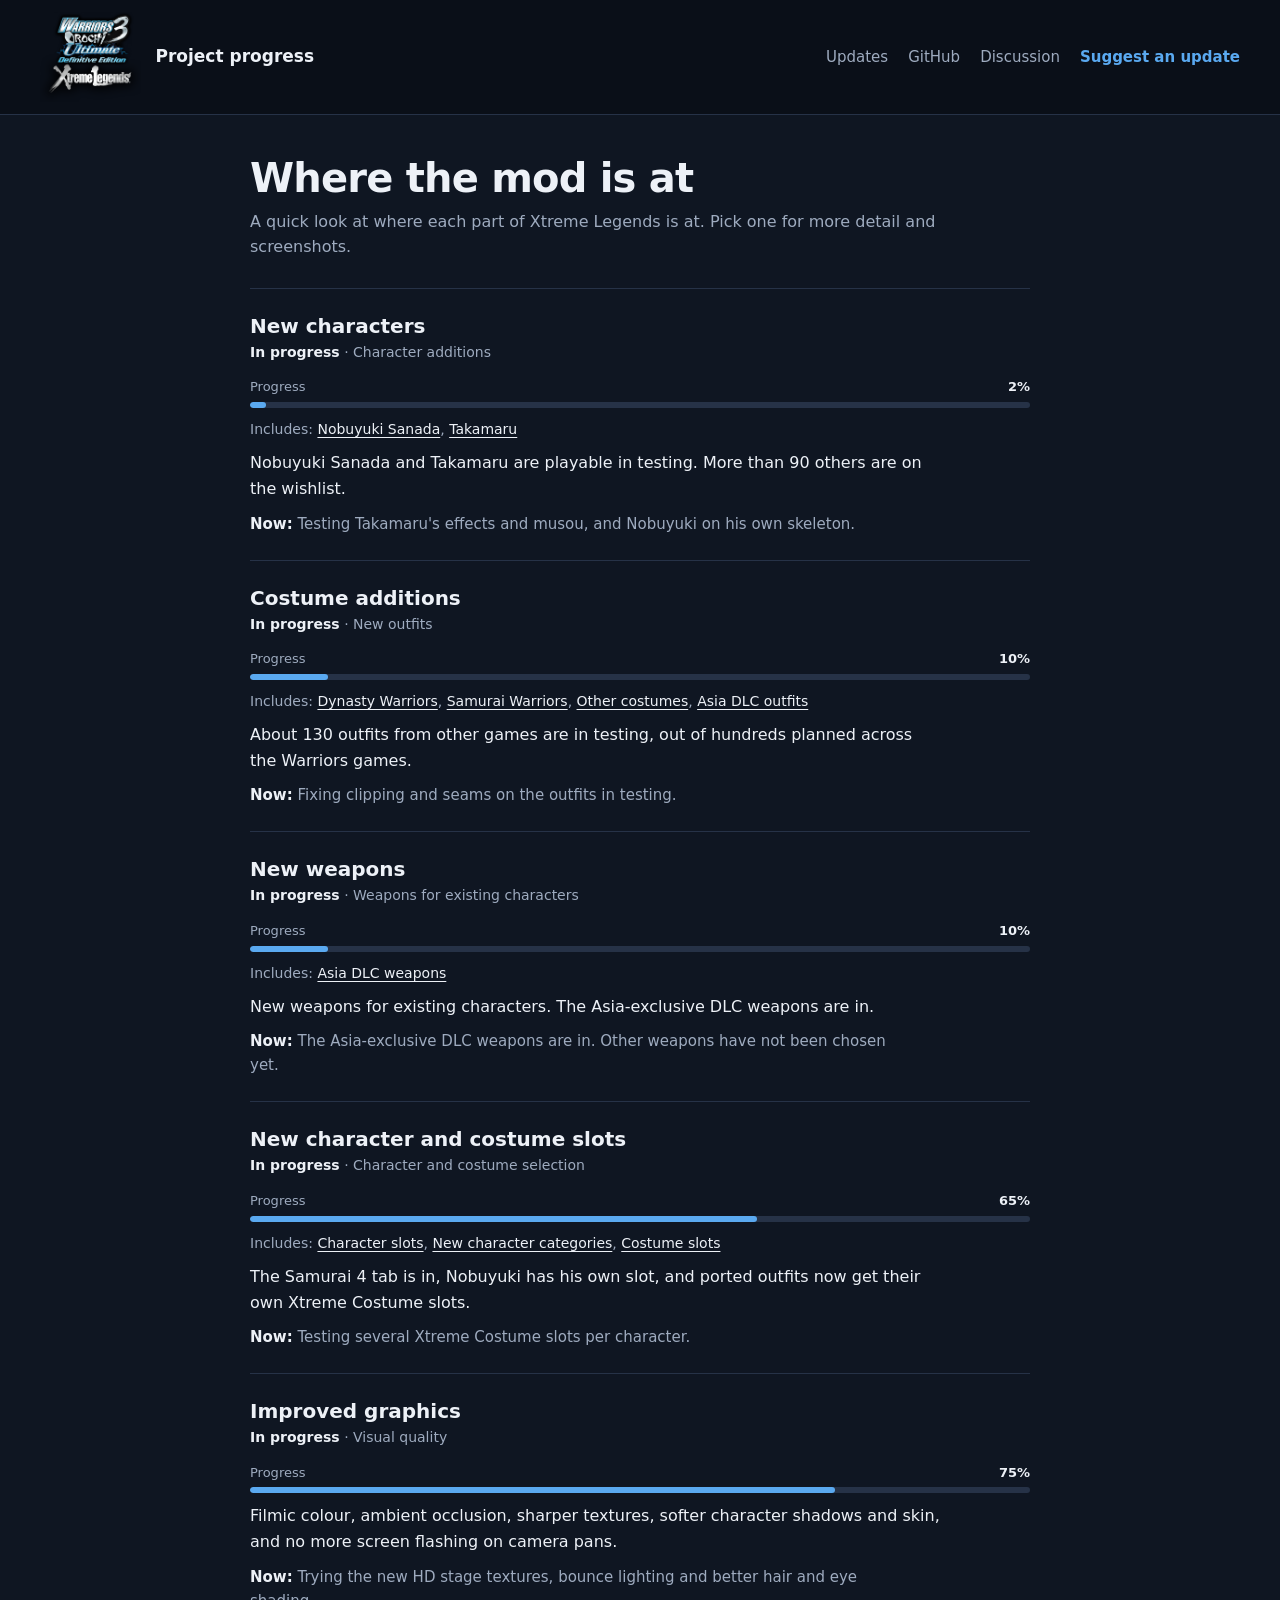
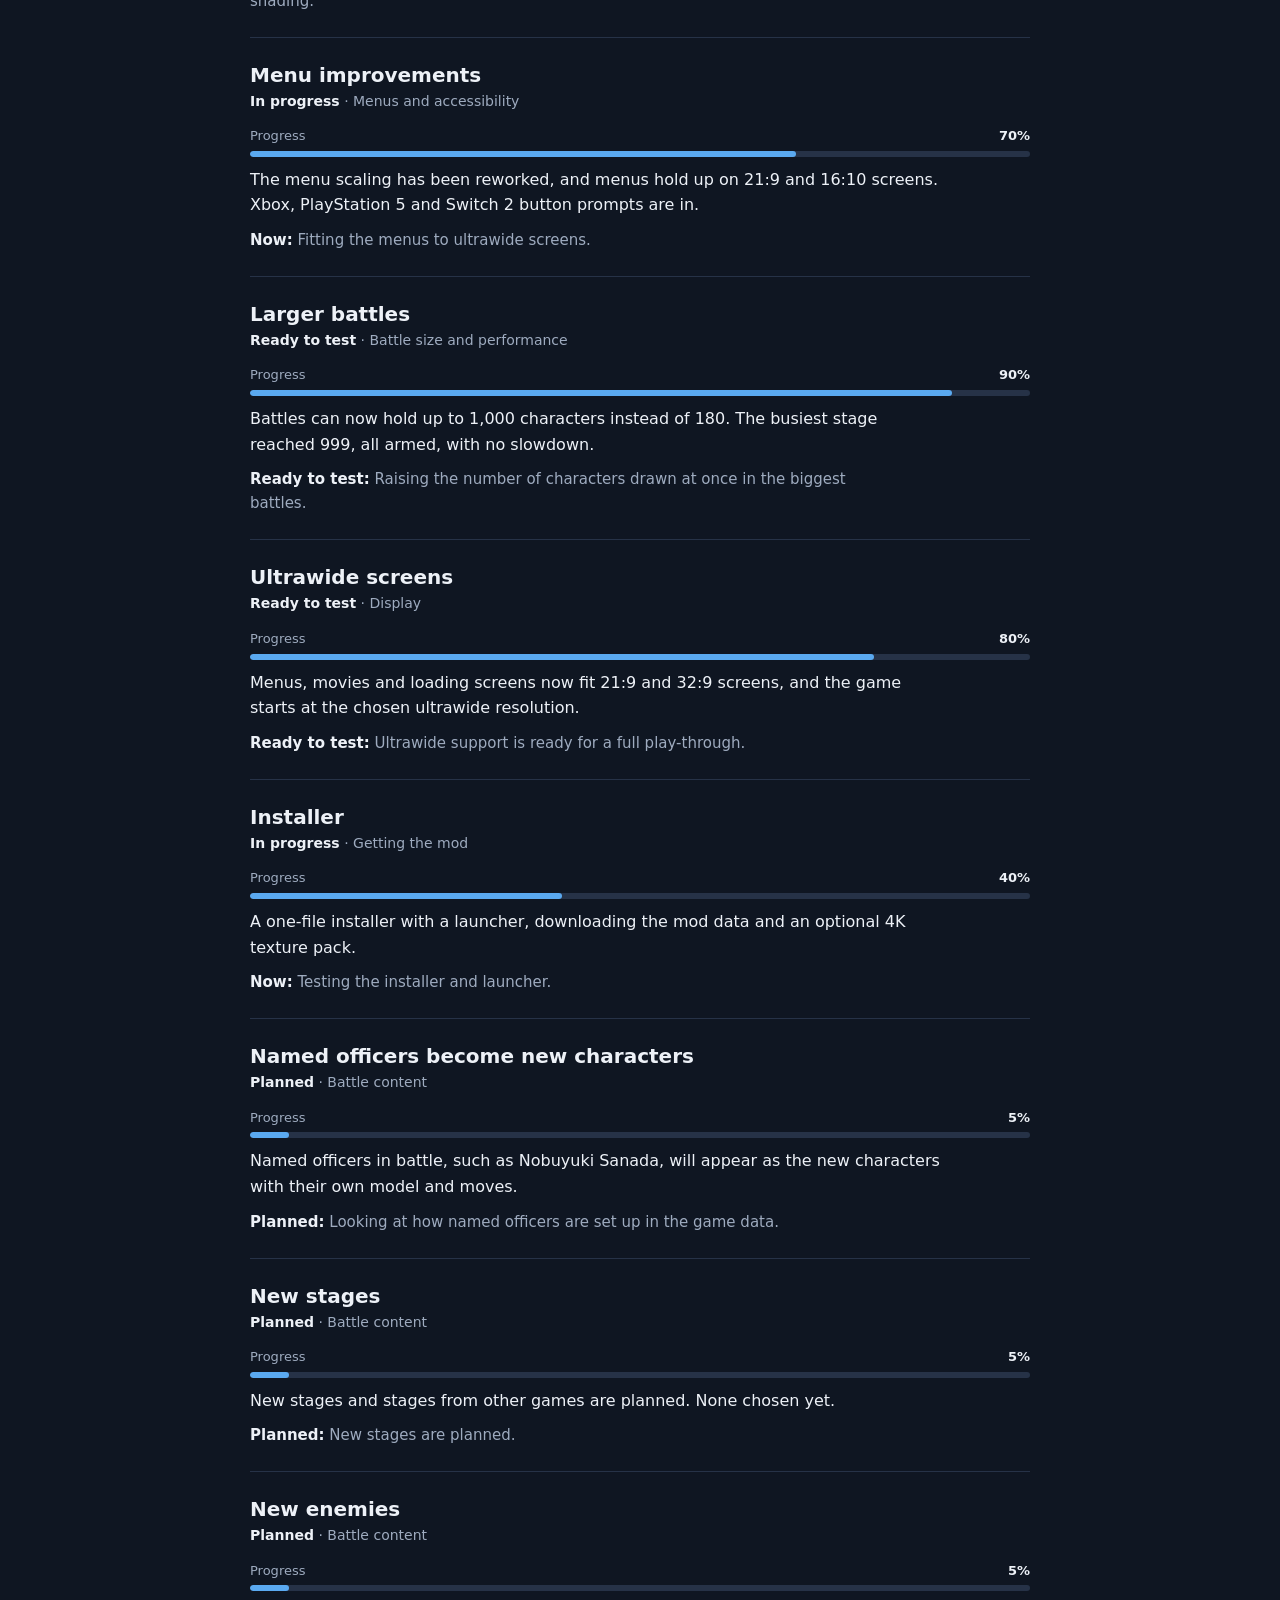
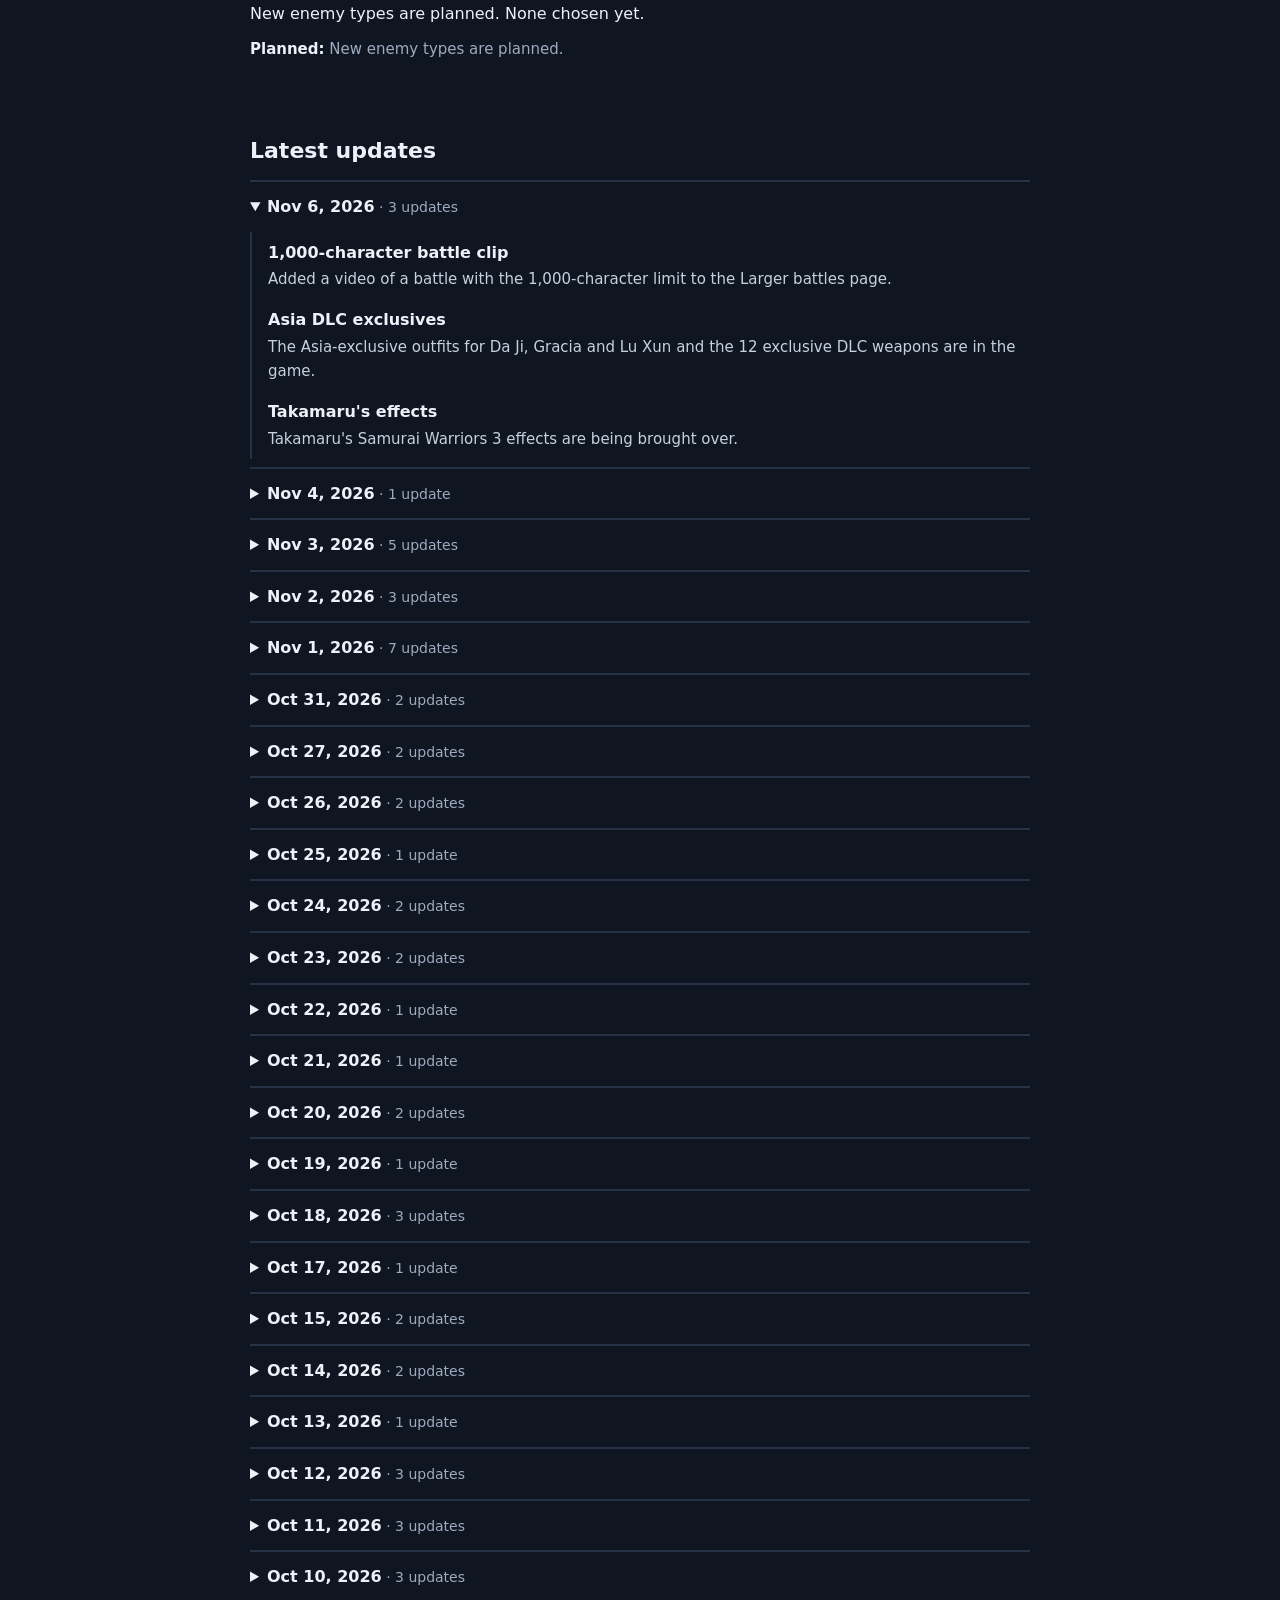
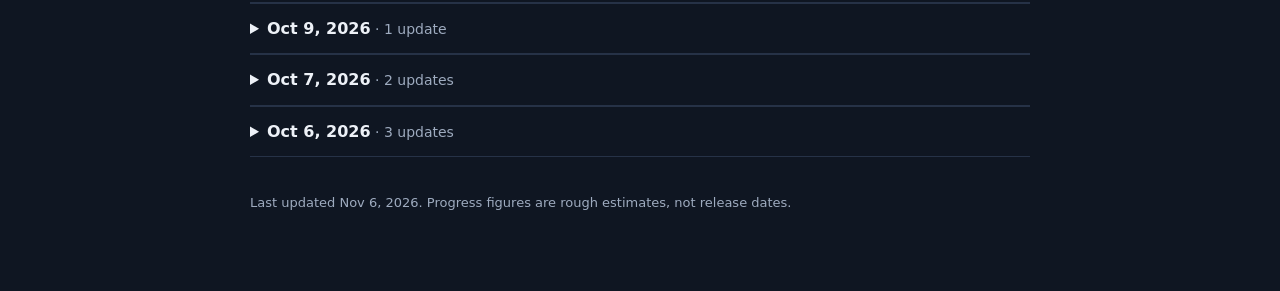
==== commit 2f1d2206: "Add 1,000-character battle clip" ====
--- a/site/index.html
+++ b/site/index.html
@@ -6,7 +6,7 @@
   <meta name="theme-color" content="#091427">
   <meta name="description" content="Follow progress on the Warriors Orochi 3 Ultimate Xtreme Legends mod.">
   <title>WO3U Xtreme Legends — Project progress</title>
-  <link rel="stylesheet" href="map.css?v=4">
+  <link rel="stylesheet" href="map.css?v=5">
 </head>
 <body>
   <header class="masthead">
--- a/site/map.css
+++ b/site/map.css
@@ -96,7 +96,7 @@
 .stations p { margin: 2px 0 0; color: #c8d0dd; font-size: 15px; }
 .gallery { display: grid; grid-template-columns: repeat(auto-fill, minmax(min(100%, 340px), 1fr)); gap: 16px; }
 figure { margin: 0; }
-figure img { display: block; width: 100%; height: auto; border-radius: 6px; }
+figure img, figure video { display: block; width: 100%; height: auto; border-radius: 6px; }
 figcaption { margin-top: 6px; color: var(--muted); font-size: 14px; }
 details { border-top: 1px solid var(--rule); }
 summary { padding: 12px 0; cursor: pointer; font-weight: 600; }
